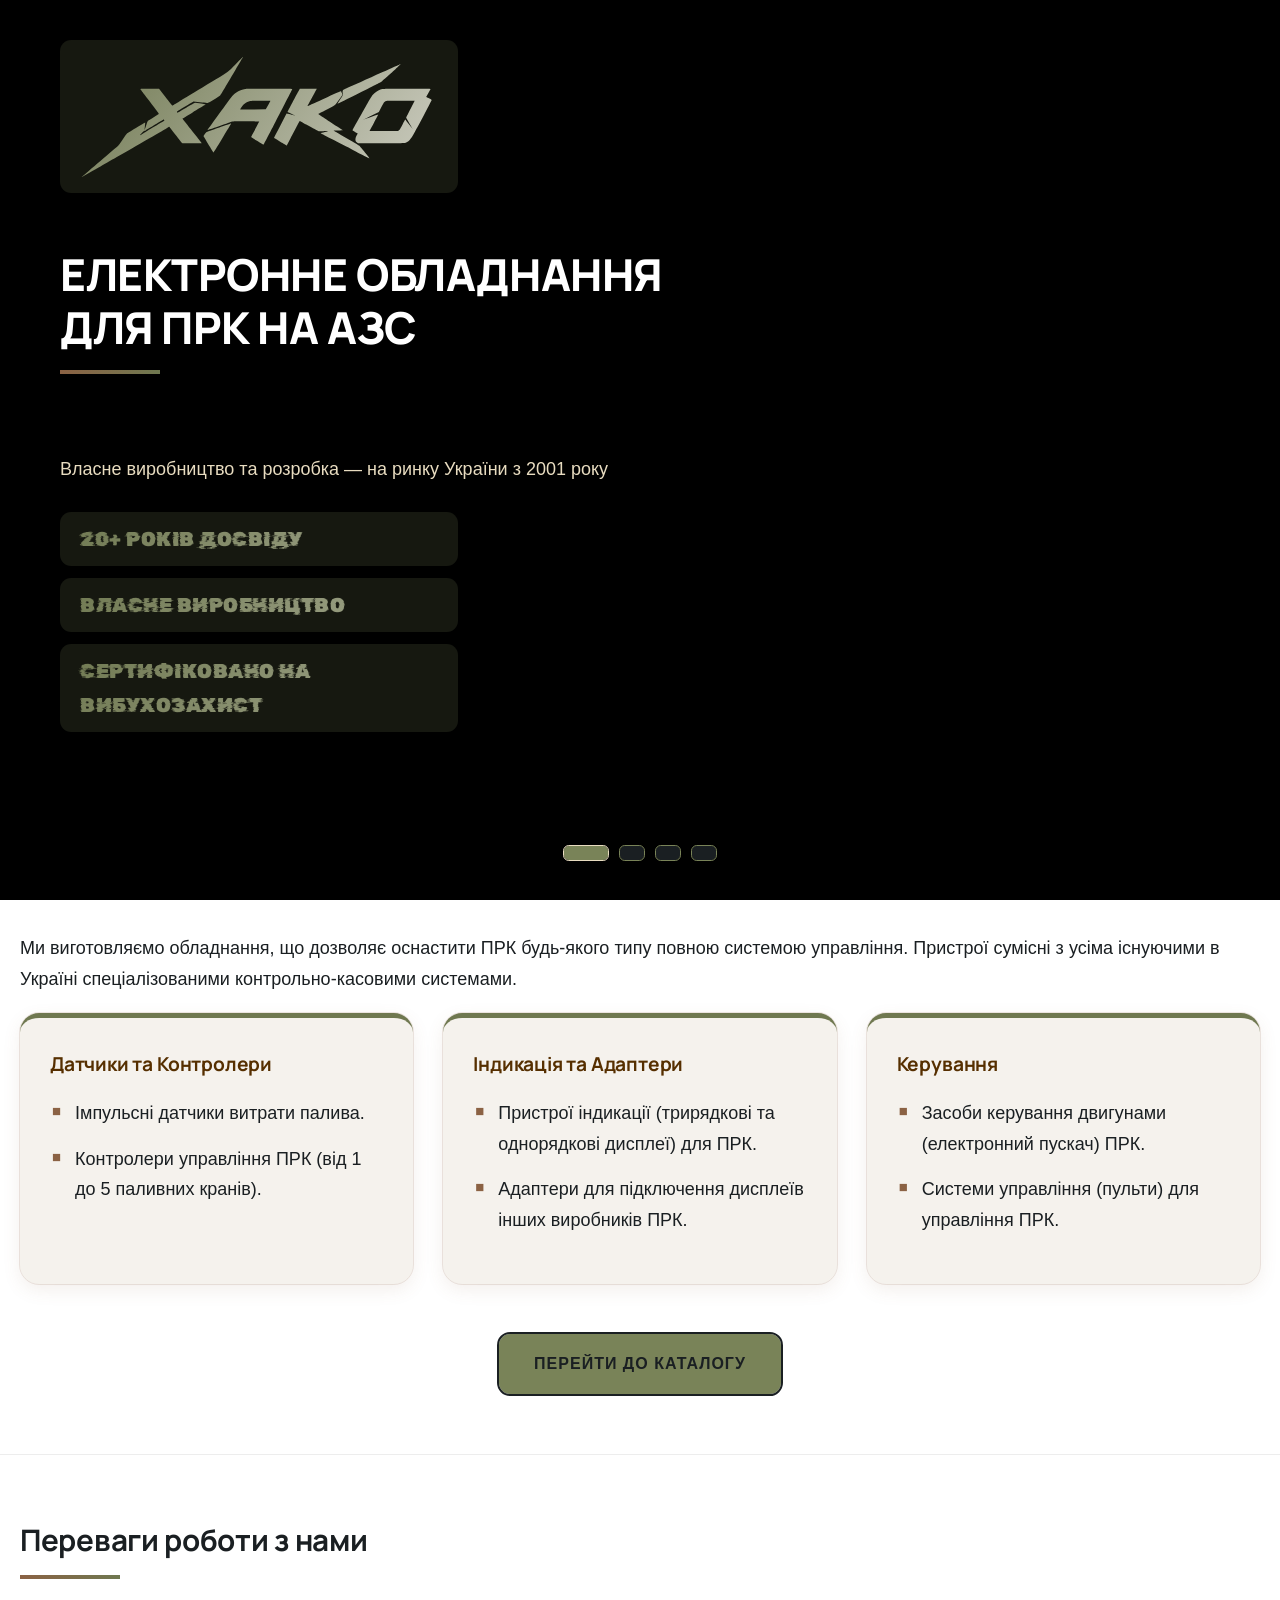
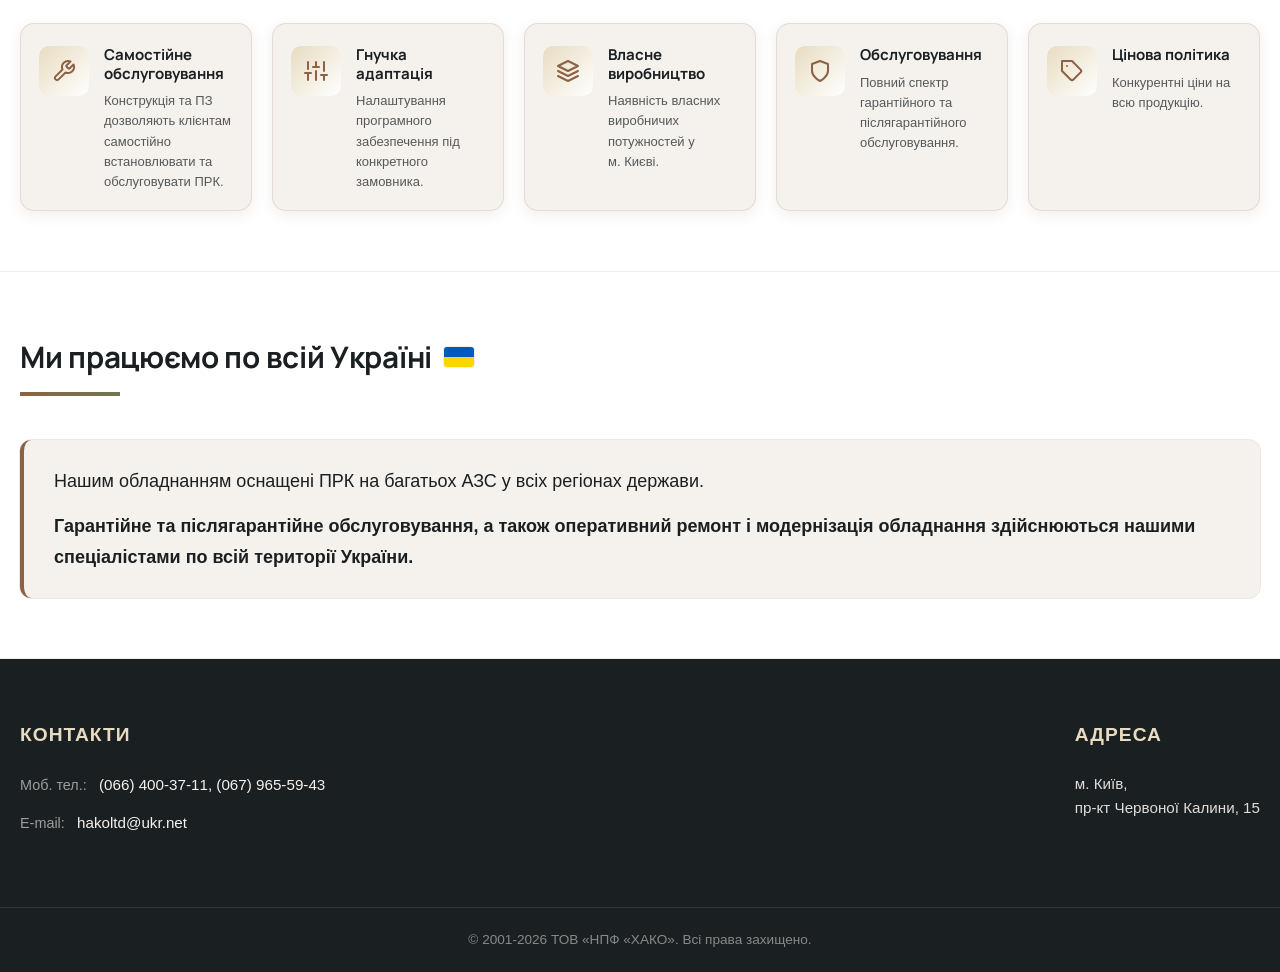
==== index.html @ 27be8d0a "photo rename" ====
<!DOCTYPE html>
<html lang="en">

<head>
   <meta charset="UTF-8">
   <meta name="viewport" content="width=device-width, initial-scale=1.0">

   <script src="js/banner.js" defer></script>
   <script src="js/banner_reopen.js" defer></script>

   <link rel="stylesheet" href="css/colors.css">

   <link rel="stylesheet" href="css/banner/intro.css">


   <link rel="stylesheet" href="css/style.css">
   <link rel="stylesheet" href="css/reset.css">
   <link rel="stylesheet" href="css/header.css">
   <link rel="stylesheet" href="css/sections/products.css">
   <link rel="stylesheet" href="css/sections/advantages.css">
   <link rel="stylesheet" href="css/sections/geography.css">
   <link rel="stylesheet" href="css/footer.css">

   <link rel="preconnect" href="https://fonts.googleapis.com">
   <link rel="preconnect" href="https://fonts.gstatic.com" crossorigin>
   <link href="https://fonts.googleapis.com/css2?family=Rubik+Glitch&family=Manrope:wght@500;700;800&display=swap"
      rel="stylesheet">
   <title>XAKO</title>
</head>

<body>
   <div class="intro-overlay" id="introOverlay">
      <div class="intro-overlay__slide is-active">
         <div class="intro-overlay__slide-bg zoom-1"
            style="background-image:url('images/banner/Gas_pistol.png'); transform-origin: 75% 60%;">
         </div>
      </div>
      <div class="intro-overlay__slide">
         <div class="intro-overlay__slide-bg zoom-2"
            style="background-image:url('images/banner/Cars.png'); transform-origin: 35% 55%;">
         </div>
      </div>
      <div class="intro-overlay__slide">
         <div class="intro-overlay__slide-bg zoom-3"
            style="background-image:url('images/banner/Station.png'); transform-origin: 70% 40%;">
         </div>
      </div>
      <div class="intro-overlay__slide">
         <div class="intro-overlay__slide-bg zoom-4"
            style="background-image:url('images/banner/Fuel_pumps.png'); transform-origin: 25% 50%;">
         </div>
      </div>

      <div class="intro-overlay__dim"></div>

      <div class="intro-overlay__content">
         <!-- бе -->
         <!-- Логотип: отдельно, левый верхний угол, с тёмной подложкой для контраста -->
         <div class="intro-overlay__logo-wrap">
            <div class="intro-overlay__logo" role="img" aria-label="ХАКО"></div>
         </div>

         <!-- Текстовый блок: прижат к низу-слева -->
         <div class="intro-overlay__inner">
            <h2 class="intro-overlay__title">Електронне обладнання<br>для ПРК на АЗС</h2>
            <p class="intro-overlay__subtitle">
               Власне виробництво та розробка — на ринку України з 2001 року
            </p>

            <div class="intro-overlay__badges">
               <p><span>20+ років досвіду</span></p>
               <p><span>Власне виробництво</span></p>
               <p><span>Сертифіковано на вибухозахист</span></p>
            </div>
         </div>

      </div>

      <div class="intro-overlay__dots" id="introDots">
         <button type="button" class="is-active" aria-label="Слайд 1"></button>
         <button type="button" aria-label="Слайд 2"></button>
         <button type="button" aria-label="Слайд 3"></button>
         <button type="button" aria-label="Слайд 4"></button>
      </div>

      <button type="button" class="intro-overlay__reopen" id="introReopenBtn" aria-label="Показати промо ще раз">
         <span class="intro-overlay__reopen-arrow">➜</span>
         <span class="intro-overlay__reopen-text">Переглянути промо</span>
      </button>
   </div>


   <div class="wrapper">
      <header class="header header--intro">
         <div class="container">

            <div class="header__body" id="siteHeader">
               <div class="logo-container">
                  <a href="" class="header_link">
                     <img src="images/logo/Logo.svg" alt="" class="logo">
                     <p class="logo-subtitle">Обладнання для АЗС</p>
                  </a>
               </div>


               <nav class="header__menu">
                  <ul class="menu__list">
                     <li class="menu__item">
                        <a href="#" class="menu__link">Каталог</a>
                     </li>
                     <li class="menu__item">
                        <a href="#" class="menu__link">Інструкції</a>
                     </li>
                     <li class="menu__item">
                        <a href="#" class="menu__link">Контакти</a>
                     </li>
                  </ul>
               </nav>

            </div>

         </div>
      </header>

      <!-- Hero Section -->
      <section class="hero" id="about">
         <div class="container">
            <h1>ТОВ «НПФ «ХАКО»</h1>
            <p class="paragraph">Працюємо на ринку електронного обладнання з 2001 року.</p>

            <div class="grid">
               <div class="card">
                  <h3>Основні напрямки діяльності</h3>
                  <ul class="feature-list">
                     <li>Виготовлення електронного обладнання для виробництва та модернізації паливороздавальних
                        колонок
                        (ПРК).</li>
                     <li>Розробка програмного забезпечення для контролерів ПРК власного виробництва.</li>
                  </ul>
               </div>
               <div class="card">
                  <h3>Виробнича база та сертифікація</h3>
                  <ul class="feature-list">
                     <li>
                        Ми маємо власну виробничу базу в м. Києві, що дозволяє задовольняти попит і забезпечувати
                        гарантійне обслуговування.
                     </li>
                     <li>
                        Наші пристрої сертифіковані на вибухозахист, мають дозвіл «Держнаглядохоронпраці» та занесені
                        до
                        Державного реєстру засобів вимірювальної техніки України.
                     </li>
                  </ul>
               </div>
            </div>
         </div>
      </section>

      <!-- Products Section -->
      <section class="products" id="catalog">
         <div class="container">
            <h2>Номенклатура виробів</h2>
            <p>Ми виготовляємо обладнання, що дозволяє оснастити ПРК будь-якого типу повною системою управління.
               Пристрої сумісні з усіма існуючими в Україні спеціалізованими контрольно-касовими системами.
            </p>
            <div class="grid">
               <div class="card">
                  <h3>Датчики та Контролери</h3>
                  <ul class="feature-list">
                     <li>Імпульсні датчики витрати палива.</li>
                     <li>Контролери управління ПРК (від 1 до 5 паливних кранів).</li>
                  </ul>
               </div>
               <div class="card">
                  <h3>Індикація та Адаптери</h3>
                  <ul class="feature-list">
                     <li>Пристрої індикації (трирядкові та однорядкові дисплеї) для ПРК.</li>
                     <li>Адаптери для підключення дисплеїв інших виробників ПРК.</li>
                  </ul>
               </div>
               <div class="card">
                  <h3>Керування</h3>
                  <ul class="feature-list">
                     <li>Засоби керування двигунами (електронний пускач) ПРК.</li>
                     <li>Системи управління (пульти) для управління ПРК.</li>
                  </ul>
               </div>
            </div>

            <div class="button">
               <a href="#catalog" class="btn-catalog">
                  <span class="btn-text">Перейти до каталогу</span>
                  <span class="btn-arrow">
                     <svg xmlns="http://www.w3.org/2000/svg" viewBox="0 0 24 24" width="40" height="40" fill="none"
                        stroke="currentColor" stroke-width="2.5" stroke-linecap="butt" stroke-linejoin="miter">
                        <path d="M3 12h18m-7-7 7 7-7 7" />
                     </svg>
                  </span>
               </a>
            </div>

         </div>
      </section>

      <!-- Advantages Section -->
      <section class="advantages-panel" id="advantages">
         <div class="container">
            <h2>Переваги роботи з нами</h2>
            <div class="advantages-container">
               <div class="adv-item-container">
                  <div class="adv-item">
                     <div class="adv-icon">
                        <svg viewBox="0 0 24 24">
                           <path
                              d="M14.7 6.3a1 1 0 0 0 0 1.4l1.6 1.6a1 1 0 0 0 1.4 0l3.77-3.77a6 6 0 0 1-7.94 7.94l-6.91 6.91a2.12 2.12 0 0 1-3-3l6.91-6.91a6 6 0 0 1 7.94-7.94l-3.76 3.76z">
                           </path>
                        </svg>
                     </div>
                     <div class="adv-content">
                        <h4>Самостійне обслуговування</h4>
                        <p>Конструкція та ПЗ дозволяють клієнтам самостійно встановлювати та обслуговувати
                           ПРК.</p>
                     </div>
                  </div>
               </div>

               <div class="adv-item-container">
                  <div class="adv-item">
                     <div class="adv-icon">
                        <svg viewBox="0 0 24 24">
                           <line x1="4" y1="21" x2="4" y2="14"></line>
                           <line x1="4" y1="10" x2="4" y2="3"></line>
                           <line x1="12" y1="21" x2="12" y2="12"></line>
                           <line x1="12" y1="8" x2="12" y2="3"></line>
                           <line x1="20" y1="21" x2="20" y2="16"></line>
                           <line x1="20" y1="12" x2="20" y2="3"></line>
                           <line x1="1" y1="14" x2="7" y2="14"></line>
                           <line x1="9" y1="8" x2="15" y2="8"></line>
                           <line x1="17" y1="16" x2="23" y2="16"></line>
                        </svg>
                     </div>
                     <div class="adv-content">
                        <h4>Гнучка адаптація</h4>
                        <p>Налаштування програмного забезпечення під конкретного замовника.</p>
                     </div>
                  </div>
               </div>

               <div class="adv-item-container">
                  <div class="adv-item">
                     <div class="adv-icon">
                        <svg viewBox="0 0 24 24">
                           <polygon points="12 2 2 7 12 12 22 7 12 2"></polygon>
                           <polyline points="2 17 12 22 22 17"></polyline>
                           <polyline points="2 12 12 17 22 12"></polyline>
                        </svg>
                     </div>
                     <div class="adv-content">
                        <h4>Власне виробництво</h4>
                        <p>Наявність власних виробничих потужностей у м. Києві.</p>
                     </div>
                  </div>
               </div>

               <div class="adv-item-container">
                  <div class="adv-item">
                     <div class="adv-icon">
                        <svg viewBox="0 0 24 24">
                           <path d="M12 22s8-4 8-10V5l-8-3-8 3v7c0 6 8 10 8 10z"></path>
                        </svg>
                     </div>
                     <div class="adv-content">
                        <h4>Обслуговування</h4>
                        <p>Повний спектр гарантійного та післягарантійного обслуговування.</p>
                     </div>
                  </div>
               </div>

               <div class="adv-item-container">
                  <div class="adv-item">
                     <div class="adv-icon">
                        <svg viewBox="0 0 24 24">
                           <path d="M20.59 13.41l-7.17 7.17a2 2 0 0 1-2.83 0L2 12V2h10l8.59 8.59a2 2 0 0 1 0 2.82z">
                           </path>
                           <line x1="7" y1="7" x2="7.01" y2="7"></line>
                        </svg>
                     </div>
                     <div class="adv-content">
                        <h4>Цінова політика</h4>
                        <p>Конкурентні ціни на всю продукцію.</p>
                     </div>
                  </div>
               </div>
            </div>

         </div>
      </section>

      <!-- Geography -->
      <section class="geography" id="coverage">
         <div class="container">
            <h2>Ми працюємо по всій Україні
               <div class="ukraine">
                  <svg xmlns="http://w3.org" viewBox="0 0 30 20" width="30px" height="20px">
                     <rect fill="#005BBB" width="30px" height="10px" />
                     <rect fill="#FFD500" y="10" width="30px" height="10px" />
                  </svg>
                  <h3></h3>
               </div>
            </h2>


            <div class="split-layout">
               <div class="split-header">



               </div>
               <div class="split-content">
                  <p>Нашим обладнанням оснащені ПРК на багатьох АЗС у всіх регіонах держави.</p>
                  <p><strong>Гарантійне та післягарантійне обслуговування, а також оперативний ремонт і модернізація
                        обладнання здійснюються нашими спеціалістами по всій території України.</strong>
                  </p>
               </div>
            </div>
         </div>
      </section>

      <footer id="contacts" class="footer">
         <div class="footer-container">
            <div class="container">
               <div class="footer-section">
                  <h4>Контакти</h4>
                  <div class="contact-item">
                     <span class="label">Моб. тел.:</span>
                     <a href="tel:+380664003711">(066) 400-37-11</a>,
                     <a href="tel:+380679655943">(067) 965-59-43</a>
                  </div>
                  <div class="contact-item">
                     <span class="label">E-mail:</span>
                     <a href="mailto:hakoltd@ukr.net">hakoltd@ukr.net</a>
                  </div>
               </div>

               <div class="footer-section">
                  <h4>Адреса</h4>
                  <address>
                     м. Київ,<br>
                     пр-кт Червоної Калини, 15
                  </address>
               </div>
            </div>
         </div>


         <div class="footer-bottom">
            &copy; 2001-2026 ТОВ «НПФ «ХАКО». Всі права захищено.
         </div>
      </footer>

   </div>


</body>

</html>
---- css/colors.css ----
:root {
   --white: #fff;
   --white-opacity: rgba(255, 255, 255, 0.1);
   --muslin: #f5f2ed;
   --ivory-beige: #e8dcc0;
   --pastel-grey: #cfcfc4;
   --hulk: #6f7850;
   --dark-sage: #798358;
   --dark-sage-opacity: rgba(111, 120, 80, 0.2);
   --dark-oak: #8b6244;
   --dark-brown: #562F00;
   --stygian: #1a1f22;
   --stygian-opacity: rgba(26, 31, 34, 0.08);
   --black: #000;

   --color-banner-text: var(--white);
   --color-banner-p: var(--ivory-beige);
   --color-banner-frame: var(--dark-sage-opacity);
   --color-banner-btn-bg: var(--stygian);
   --color-banner-btn-bg-active: var(--dark-sage);
   --color-banner-btn-outline-active: var(--ivory-beige);
   --color-banner-btn-outline-hover: var(--white);
   --color-banner-btn-outline: var(--dark-sage);
   --color-banner-reopen-btn-bg: var(--stygian);

   --color-body-bg: var(--white);
   --color-card-bg: var(--muslin);
   --color-header-bg: var(--hulk);
   --color-footer-bg: var(--stygian);
   --color-footer-text: var(--muslin);

   --color-text: var(--stygian);
   --color-text-h3: var(--dark-brown);
   --color-text-h4: var(--ivory-beige);

   --color-divider-footer: var(--white-opacity);
   --color-divider-section: var(--stygian-opacity);

   --color-primary: var(--hulk);
   --color-secondary: var(--dark-oak);

   --color-btn-text: var(--stygian);
   --color-btn-text-hover: var(--ivory-beige);
   --color-btn-bg: var(--dark-sage);
   --color-btn-bg-hover: var(--stygian);
   --color-btn-outline: var(--stygian);

   --color-card-bg: var(--muslin);
   --color-card-outline: rgba(139, 98, 68, 0.15);
   --color-card-box-shadow: rgba(139, 98, 68, 0.1);
   --color-card-hover-shadow: rgba(139, 98, 68, 0.25);

}
---- css/banner/intro.css ----
@import "dots.css";
@import "banner_reopen.css";

.intro-overlay {
   position: fixed;
   top: 0;
   left: 0;
   width: 100vw;
   height: 100vh;
   z-index: 9999;
   overflow: hidden;
   background: var(--black);
}

.intro-overlay__content {
   position: relative;
   z-index: 3;
   height: 100%;
   padding: 60px;
   display: flex;
   align-items: center;
}

/* ===== ЛОГОТИП ===== */
.intro-overlay__logo-wrap {
   position: absolute;
   top: 40px;
   left: 60px;
   display: inline-flex;
   padding: 5px 15px;

   background-color: var(--color-banner-frame);

   corner-shape: bevel square bevel square;
   border-radius: 0.7rem;
}



.intro-overlay__logo {
   width: 23rem;
   aspect-ratio: 2.57;

   background: linear-gradient(125deg, var(--hulk), var(--pastel-grey));

   -webkit-mask-image: url('../../images/logo/Logo.svg');
   -webkit-mask-repeat: no-repeat;
   -webkit-mask-size: contain;
   -webkit-mask-position: left center;
   -webkit-mask-mode: alpha;

   mask-image: url('../../images/logo/Logo.svg');
   mask-repeat: no-repeat;
   mask-size: contain;
   mask-position: left center;
   mask-mode: alpha;

   filter: drop-shadow(0 3px 10px rgba(0, 0, 0, .5));
}

/* ===== ЗАГОЛОВОК ===== */
.intro-overlay__title {
   color: var(--color-secondary);
   font-weight: 800;
   font-size: 44px;
   line-height: 1.2;
   color: #fff;
   text-transform: uppercase;
   letter-spacing: -0.01em;
   margin: 80px 0 80px;
   text-shadow: 0 2px 12px rgba(0, 0, 0, .6);
   max-width: 640px;
   position: relative;
   padding-bottom: 20px;
}


.intro-overlay__subtitle {
   font-size: 18px;
   color: var(--color-banner-p);
   margin: 0 0 28px;
   max-width: 560px;
}

/* ===== БЕЙДЖИ ===== */
.intro-overlay__badges {
   display: grid;
   gap: 12px;
}

.intro-overlay__badges p {
   margin: 0;
   position: relative;
   display: inline-flex;
   align-items: center;
   font-size: 20px;
   font-weight: 400;
   font-family: "Rubik Glitch", system-ui;
   text-transform: uppercase;
   letter-spacing: .5px;
   color: #000;

   background: linear-gradient(125deg, var(--hulk), var(--pastel-grey));
   -webkit-background-clip: text;
   background-clip: text;
   -webkit-text-fill-color: transparent;
}

.intro-overlay__badges span {
   width: 24.875rem;
   padding: 10px 20px;

   corner-shape: bevel square bevel square;
   border-radius: 0.7rem;
   background-color: rgba(111, 120, 80, 0.2);
}


/* Затемнение поверх картинок для читаемости текста */
.intro-overlay__dim {
   position: absolute;
   inset: 0;
   background: linear-gradient(90deg,
         rgba(0, 0, 0, 0.85) 0%,
         rgba(0, 0, 0, 0.65) 25%,
         rgba(0, 0, 0, 0.25) 50%,
         rgba(0, 0, 0, 0) 70%);
   z-index: 2;
}

/* Каждый слайд занимает весь экран и лежит друг на друге */
.intro-overlay__slide {
   position: absolute;
   inset: 0;
   width: 100%;
   height: 100%;
   overflow: hidden;
   /* обрезаем то, что вылезает за края при zoom */
   opacity: 0;
   transition: opacity 1.2s ease-in-out;
   /* плавный кроссфейд между слайдами */
}

.intro-overlay__slide.is-active {
   opacity: 1;
}

/* Внутренний слой с картинкой — именно он анимируется (зум) */
.intro-overlay__slide-bg {
   position: absolute;
   inset: 0;
   width: 100%;
   height: 100%;
   background-size: cover;
   background-repeat: no-repeat;
   background-position: center;
   transform: scale(1);
   will-change: transform;
}

/* Каждому слайду — своя анимация с несколькими точками зума */
.intro-overlay__slide.is-active .intro-overlay__slide-bg.zoom-1 {
   animation: jerky-zoom-1 3s ease-in-out forwards;
}

.intro-overlay__slide.is-active .intro-overlay__slide-bg.zoom-2 {
   animation: jerky-zoom-2 3s ease-in-out forwards;
}

.intro-overlay__slide.is-active .intro-overlay__slide-bg.zoom-3 {
   animation: jerky-zoom-3 3s ease-in-out forwards;
}

.intro-overlay__slide.is-active .intro-overlay__slide-bg.zoom-4 {
   animation: jerky-zoom-4 3s ease-in-out forwards;
}

/* Слайд 1: пистолет ТРК — зум к руке, потом к баку, потом к колонке */
@keyframes jerky-zoom-1 {
   0% {
      transform: scale(1) translate(0%, 0%);
   }

   30% {
      transform: scale(1.1) translate(-2%, 5%);
   }

   65% {
      transform: scale(1.35) translate(18%, 0%);
   }

   100% {
      transform: scale(1) translate(0%, 0%);
   }
}

/* Слайд 2: машины на зарядке — от общего плана к конкретной машине */
@keyframes jerky-zoom-2 {
   0% {
      transform: scale(1) translate(0%, 0%);
   }

   30% {
      transform: scale(1.2) translate(6%, -3%);
   }

   65% {
      transform: scale(1.35) translate(-6%, -3%);
   }

   100% {
      transform: scale(1) translate(0%, 0%);
   }
}

/* Слайд 3: колонки на закате — от здания к колонкам */
@keyframes jerky-zoom-3 {
   0% {
      transform: scale(1) translate(0%, 0%);
   }

   30% {
      transform: scale(1.2) translate(-5%, 6%);
   }

   65% {
      transform: scale(1.2) translate(-5%, -10%);
   }

   100% {
      transform: scale(1) translate(0%, 0%);
   }
}

/* Слайд 4: колонки крупным планом — от экрана к пистолету */
@keyframes jerky-zoom-4 {
   0% {
      transform: scale(1) translate(0%, 0%);
   }

   30% {
      transform: scale(1.25) translate(4%, -5%);
   }

   65% {
      transform: scale(1.4) translate(-5%, 4%);
   }

   100% {
      transform: scale(1) translate(0, 0);
   }
}
---- css/style.css ----
:root {
   --font-heading: "Manrope", sans-serif;
   --font-body: "Roboto", sans-serif;
}

body {
   margin: 0;
   padding: 0;
   font-family: var(--font-body);
   font-size: 18px;
   background-color: var(--color-body-bg);
   color: var(--color-text);
   line-height: 1.65;
}

.wrapper {
   display: flex;
   flex-direction: column;
   min-height: 100%;
   overflow: clip;
   margin: 0;
}

[class*="__container"] {
   max-inline-size: 1310px;
   margin-inline: auto;
}

.container {
   max-width: 1300px;
   margin: 0 auto;
   padding: 60px 20px;
}

h1,
h2,
h3 {
   color: var(--color-text);
   font-family: var(--font-heading);
   font-weight: 700;
   letter-spacing: -0.01em;
   margin-top: 0;
}

h1 {
   font-size: 2.5rem;
   line-height: 1.15;
   margin-bottom: 12px;
}

h2 {
   font-size: 1.85rem;
   position: relative;
   display: inline-block;
   padding-bottom: 14px;
   margin-bottom: 44px;
}

h2::after {
   content: '';
   position: absolute;
   left: 0;
   bottom: 0;
   width: 100px;
   height: 4px;
   background: linear-gradient(90deg, var(--dark-oak), var(--hulk));
}

section {
   margin-bottom: 0;
   border-bottom: 1px solid var(--color-divider-section);
}

.paragraph {
   font-size: 1.2rem;
   font-weight: 600;
   color: var(--color-secondary);
   margin-bottom: 30px;
}

.grid {
   display: grid;
   grid-template-columns: repeat(auto-fit, minmax(320px, 1fr));
   gap: 30px;
}

/* Cards */
.card {
   background-color: var(--color-card-bg);
   outline: 1px solid var(--color-card-outline);
   border-top: 5px solid var(--color-primary);
   padding: 30px;
   corner-shape: square square bevel bevel;
   border-radius: 1.2rem;
   box-shadow: 0 6px 18px var(--color-card-box-shadow);
   transition: transform 0.3s ease, box-shadow 0.3s ease;
   position: relative;
   overflow: hidden;
}

.card:hover {
   transform: translateY(-6px);
   border-top-color: var(--color-secondary);
   box-shadow: 0 14px 28px var(--color-card-hover-shadow);
}

.card h3 {
   color: var(--color-text-h3);
   font-size: 1.2rem;
   margin-bottom: 15px;
}

ul.feature-list {
   list-style: none;
   padding: 0;
}

ul.feature-list li {
   position: relative;
   padding-left: 25px;
   margin-bottom: 15px;
}

ul.feature-list li::before {
   content: '■';
   color: var(--color-secondary);
   position: absolute;
   left: 2px;
   top: 0px;
   font-size: 15px;
}
---- css/header.css ----
.header {
   padding: 0;
   background-color: var(--color-header-bg);
   position: sticky;
   top: 0;
   z-index: 100;
}

.header .container {
   padding: 0;
}

.logo-container {
   display: grid;
}

.logo {
   display: block;
   width: 100%;
   max-inline-size: 100%;
   height: auto;
}


.header_link {
   padding-left: 20px;
   position: relative;
   width: 300px;
   box-sizing: border-box;
   object-fit: cover;
}

/* Текст під логотипом */
.logo-subtitle {
   margin: 0;
   color: #000;
   font-size: 15px;
   font-weight: 400;
   letter-spacing: 1px;
   font-family: "Rubik Glitch", system-ui;

   z-index: 1;
   display: flex;
   align-items: flex-end;
   justify-self: end;
   transform: translate(-22px, -20px);
   text-transform: uppercase;
}

.logo,
.logo-subtitle {
   grid-area: 1 / 1;
   /* Обидва елементи займають 1-й рядок і 1-у колонку */
}

.header__body {
   display: flex;
   justify-content: space-between;
}

.header__menu {
   display: flex;
   justify-content: center;
   padding-right: 20px;
}

.menu__list {
   display: flex;
   justify-content: space-between;
   align-items: center;
   padding: 0;

   flex-wrap: wrap;
   column-gap: 32px;
   row-gap: 5px;
}

.menu__item {
   max-height: fit-content;
}

.menu__link {
   width: 175px;
   position: relative;
   display: inline-flex;
   align-items: center;
   justify-content: center;
   padding: 13px 0px;
   color: #1a1f22;
   text-decoration: none;
   font-family: sans-serif;
   line-height: 1.5;
   font-weight: 600;
   font-size: 15px;
   letter-spacing: 1px;
   text-transform: uppercase;
   background: transparent;
   z-index: 1;

   transition: color 0.3s ease;
   transition: background 0.3s ease;

   corner-shape: bevel square bevel square;
   border-radius: 0.7rem;
   outline: 2px solid var(--color-btn-outline);
   background-color: var(--color-btn-bg);
}

.menu__link:hover {
   color: var(--color-btn-text-hover);
   background-color: var(--color-btn-bg-hover);
   transition: background 0.3s ease;
}
---- css/sections/products.css ----
.products p {
   margin-top: 0;
}

.products .button {
   display: flex;
   justify-content: center;
}

.btn-catalog {
   position: relative;
   display: inline-flex;
   align-items: center;
   justify-content: center;
   padding: 30px 35px;
   margin-top: 50px;
   color: var(--color-btn-text);
   font-weight: 700;
   font-size: 16px;
   text-transform: uppercase;
   text-decoration: none;
   max-height: 50px;
   letter-spacing: 1px;

   transition: transform 0.2s ease;
   transition: color 0.3s ease;
   transition: background 0.3s ease;

   corner-shape: bevel square bevel square;
   border-radius: 0.7rem;
   outline: 2px solid var(--color-btn-outline);
   background-color: var(--color-btn-bg);
}


.btn-catalog:hover {
   color: var(--color-btn-text-hover);
   background-color: var(--color-btn-bg-hover);
   transition: background 0.3s ease;
}


.btn-arrow {
   display: inline-block;
   max-width: 0;
   opacity: 0;
   transform: translateX(-15px);
   transition: all 0.3s ease;
   white-space: nowrap;
   margin-left: 0;
   font-size: 18px;
}

.btn-catalog:hover .btn-arrow {
   max-width: 20px;
   opacity: 1;
   transform: translateX(0);
   margin-left: 10px;
   fill: var(--color-btn-text-hover);
}
---- css/sections/advantages.css ----
.advantages-panel {
   display: grid;
   /* Адаптивна сітка, яка розподіляє елементи. minmax(220px) гарантує, що блоки не будуть занадто вузькими */
   grid-template-columns: repeat(auto-fit, minmax(220px, 1fr));
   gap: 25px;
}

.advantages-container {
   display: flex;
   flex-wrap: wrap;
   justify-content: center;
   gap: 20px;
}

.adv-item-container {
   flex: 1 1 220px;
   max-width: 280px;
}

.adv-item {
   display: flex;
   align-items: start;
   gap: 15px;
}

.adv-item-container {
   padding: 22px 18px 18px 18px;
   border: 1px solid var(--color-card-outline);
   border-radius: 14px;
   background-color: var(--color-card-bg);
   box-shadow: 0 4px 14px var(--color-card-box-shadow);
   transition: transform 0.25s ease, box-shadow 0.25s ease;
}

.adv-item-container:hover {
   transform: translateY(-8px);
   box-shadow: 0 16px 26px var(--color-card-hover-shadow);
}

.adv-icon {
   flex-shrink: 0;
   width: 50px;
   height: 50px;
   background: linear-gradient(135deg, var(--ivory-beige), var(--white));
   border-radius: 10px;
   display: flex;
   align-items: center;
   justify-content: center;
   color: var(--color-secondary);
   transition: transform 0.25s ease, color 0.25s ease;
}

.adv-item-container:hover .adv-icon {
   transform: rotate(-6deg) scale(1.06);
   color: var(--color-primary);
}

.adv-icon svg {
   width: 24px;
   height: 24px;
   fill: none;
   stroke: currentColor;
   stroke-width: 2;
   stroke-linecap: round;
   stroke-linejoin: round;
}

.adv-content {
   display: flex;
   flex-direction: column;
}

.adv-content h4 {
   margin: 0 0 8px 0;
   font-family: var(--font-heading, sans-serif);
   font-size: 15px;
   color: var(--color-text);
   font-weight: 700;
   line-height: 1.25;
}

.adv-content p {
   margin: 0;
   font-size: 13px;
   color: var(--color-text);
   opacity: 0.72;
   line-height: 1.55;
}
---- css/sections/geography.css ----
.geography h2 {
   display: flex;
   align-items: center;
   gap: 12px;
}

.ukraine {
   display: inline-flex;
   align-items: center;
}

.ukraine svg {
   border-radius: 3px;
   box-shadow: 0 0 0 1px var(--color-card-box-shadow);
}

.split-layout {
   display: flex;
   flex-wrap: wrap;
   align-items: center;
}

.split-content {
   flex: 1 1 480px;
   background-color: var(--color-card-bg);
   border-left: 4px solid var(--color-secondary);
   border-radius: 0 14px 14px 0;
   padding: 26px 30px;

   corner-shape: square bevel bevel square;
   border-radius: 0.7rem;
   outline: 1px solid var(--color-card-outline);
}

.split-content p {
   margin: 0 0 14px 0;
}

.split-content p:last-child {
   margin-bottom: 0;
}
---- css/footer.css ----
.footer {
   background-color: var(--color-footer-bg);
   color: var(--color-footer-text);
   font-size: 0.95rem;
}

.footer-container {
   border-bottom: 1px solid var(--color-divider-footer);
}

.footer-container .container {
   margin: 0 auto;
   display: flex;
   justify-content: space-between;
   flex-wrap: wrap;
   gap: 40px;
}

.footer-section h4 {
   color: var(--color-text-h4);
   font-size: 1.2rem;
   text-transform: uppercase;
   margin: 0 0 20px 0;
   letter-spacing: 1px;
}

.footer-section .contact-item {
   margin-bottom: 12px;
}

.footer-section .label {
   opacity: 0.6;
   margin-right: 8px;
   font-size: 0.9rem;
}

.footer-section a {
   text-decoration: none;
   transition: color 0.2s ease;
}

.footer-section a:hover {
   color: var(--color-primary);
}

.footer-section address {
   font-style: normal;
   line-height: 1.6;
   opacity: 0.9;
}

.footer-bottom {
   text-align: center;
   opacity: 0.5;
   font-size: 0.85rem;
   padding: 20px 20px;
}
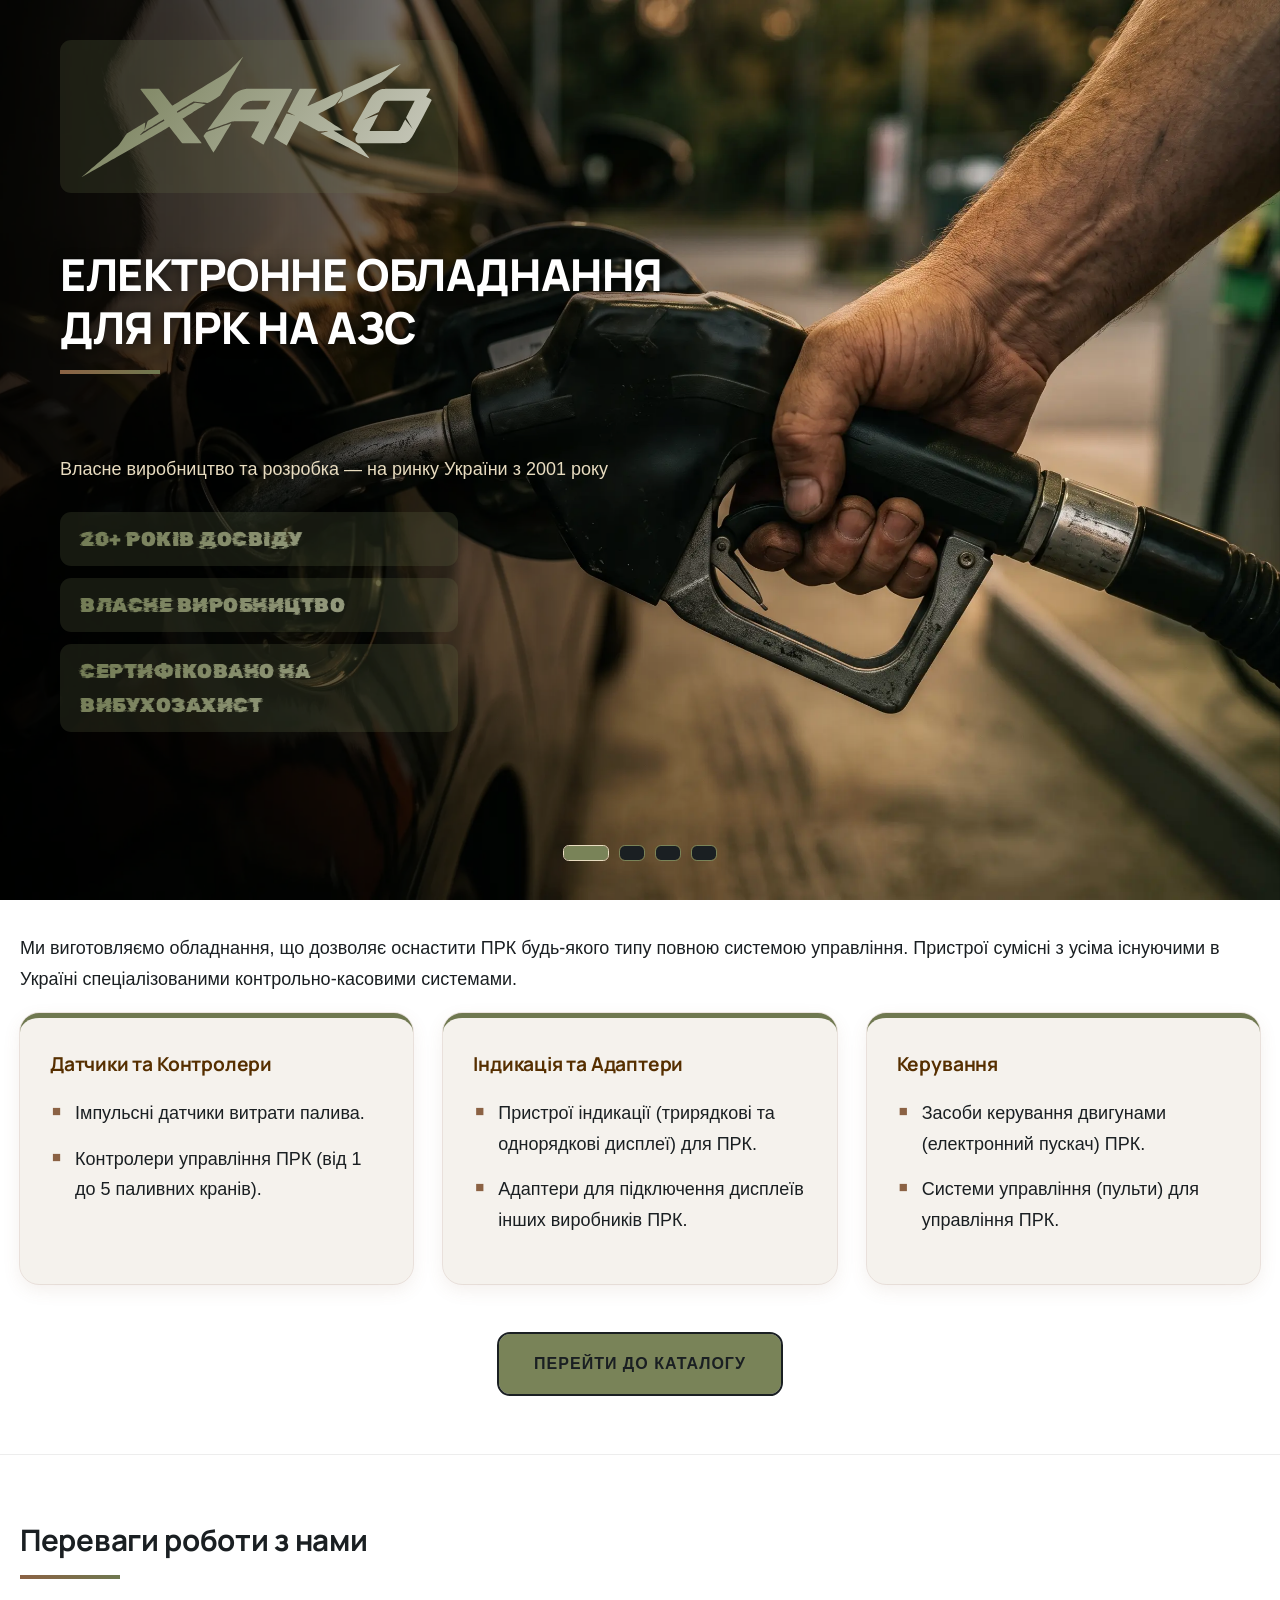
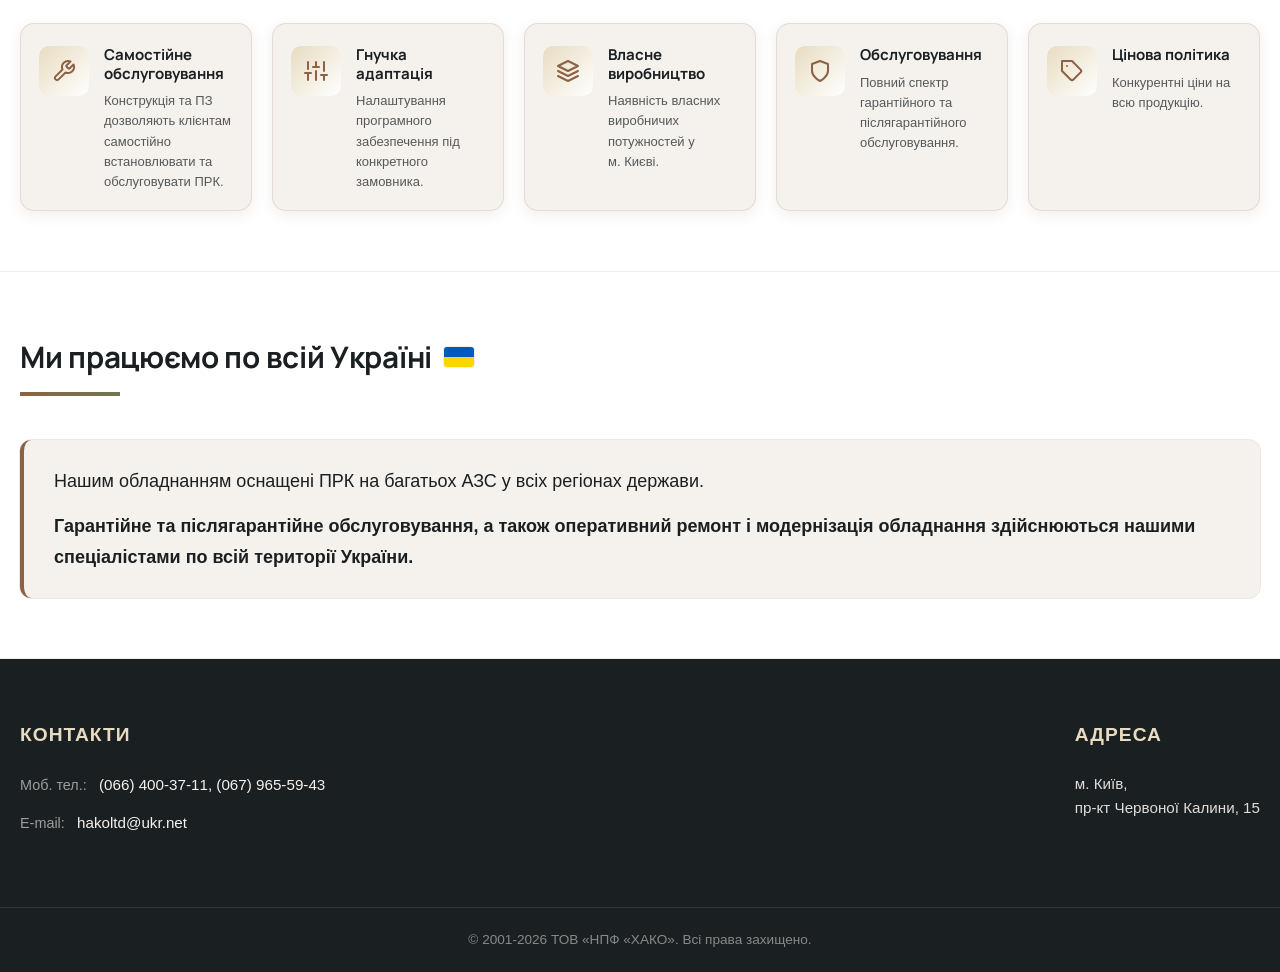
==== commit d4403b1f: "photo fix" ====
--- a/index.html
+++ b/index.html
@@ -32,22 +32,22 @@
    <div class="intro-overlay" id="introOverlay">
       <div class="intro-overlay__slide is-active">
          <div class="intro-overlay__slide-bg zoom-1"
-            style="background-image:url('images/banner/Gas_pistol.png'); transform-origin: 75% 60%;">
+            style="background-image:url('images/banner/Gas_pistol.webp'); transform-origin: 75% 60%;">
          </div>
       </div>
       <div class="intro-overlay__slide">
          <div class="intro-overlay__slide-bg zoom-2"
-            style="background-image:url('images/banner/Cars.png'); transform-origin: 35% 55%;">
+            style="background-image:url('images/banner/Cars.webp'); transform-origin: 35% 55%;">
          </div>
       </div>
       <div class="intro-overlay__slide">
          <div class="intro-overlay__slide-bg zoom-3"
-            style="background-image:url('images/banner/Station.png'); transform-origin: 70% 40%;">
+            style="background-image:url('images/banner/Station.webp'); transform-origin: 70% 40%;">
          </div>
       </div>
       <div class="intro-overlay__slide">
          <div class="intro-overlay__slide-bg zoom-4"
-            style="background-image:url('images/banner/Fuel_pumps.png'); transform-origin: 25% 50%;">
+            style="background-image:url('images/banner/Fuel_pumps.webp'); transform-origin: 25% 50%;">
          </div>
       </div>
 
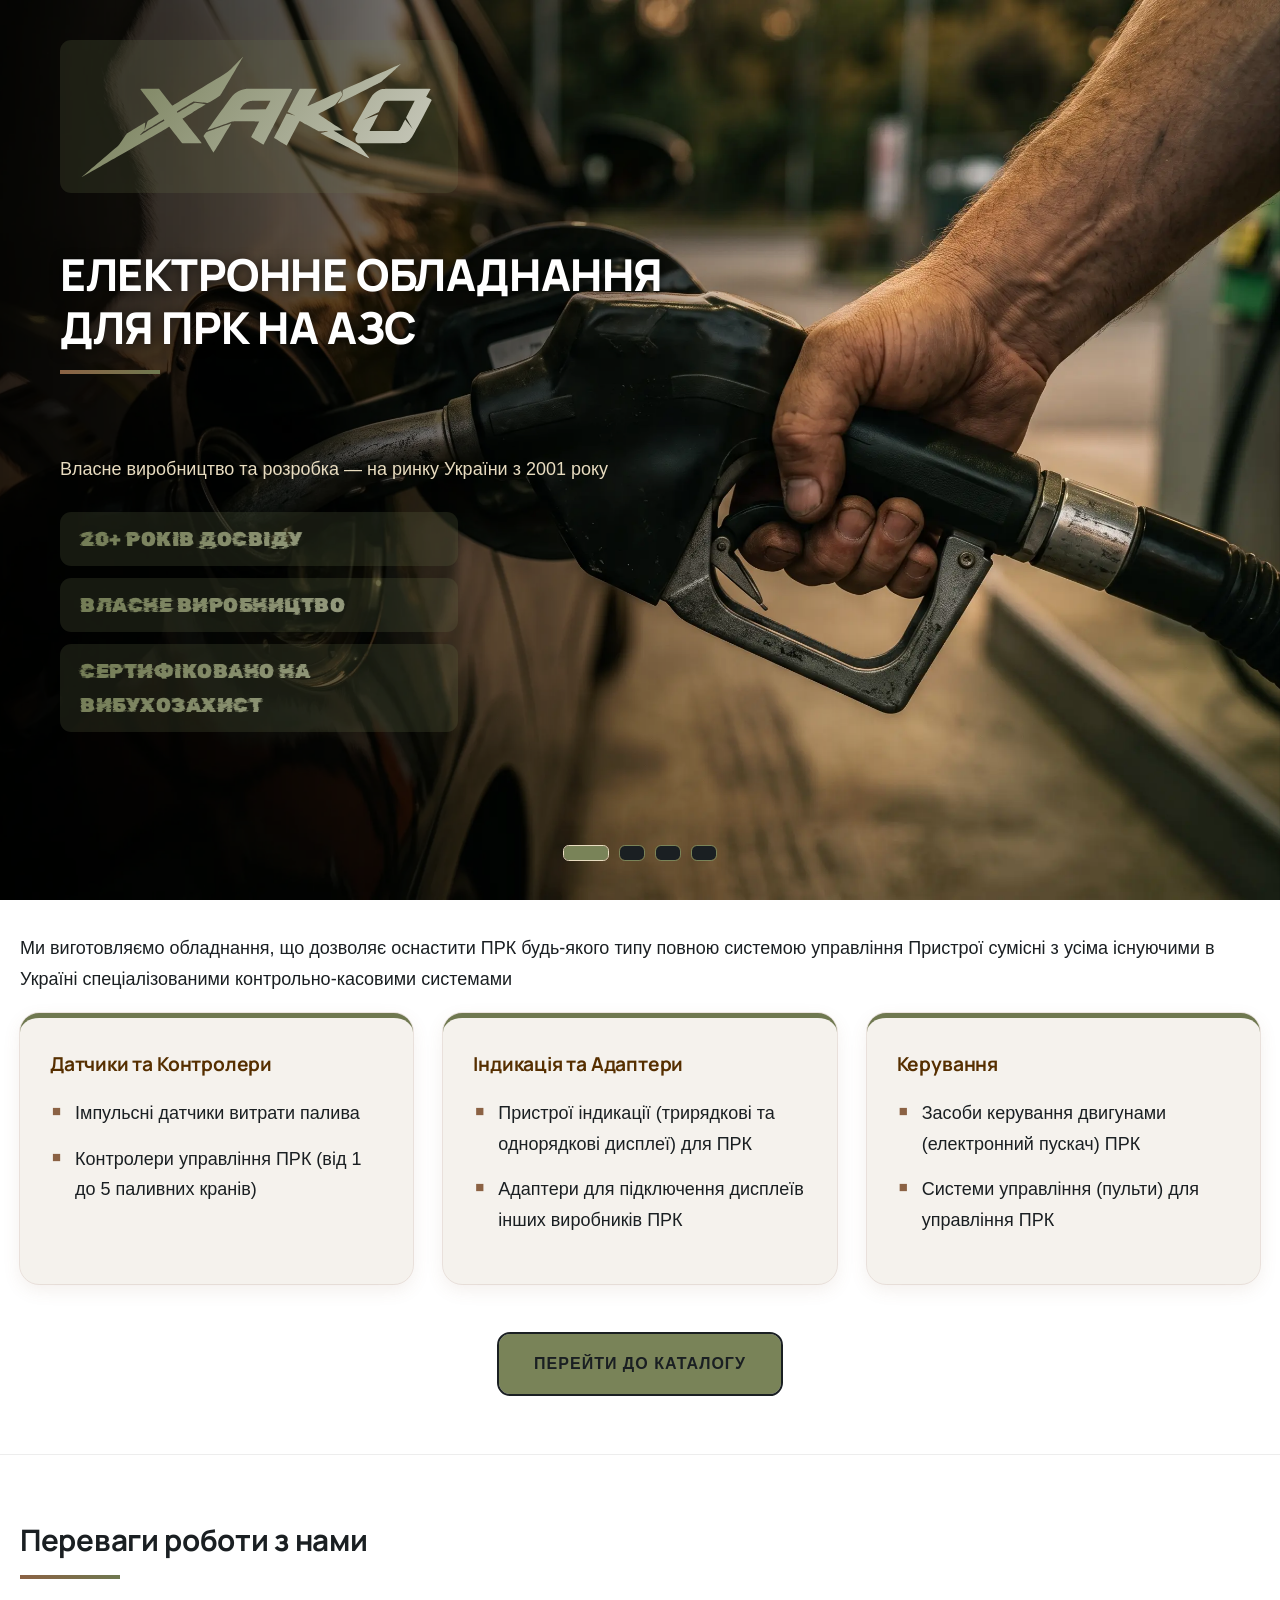
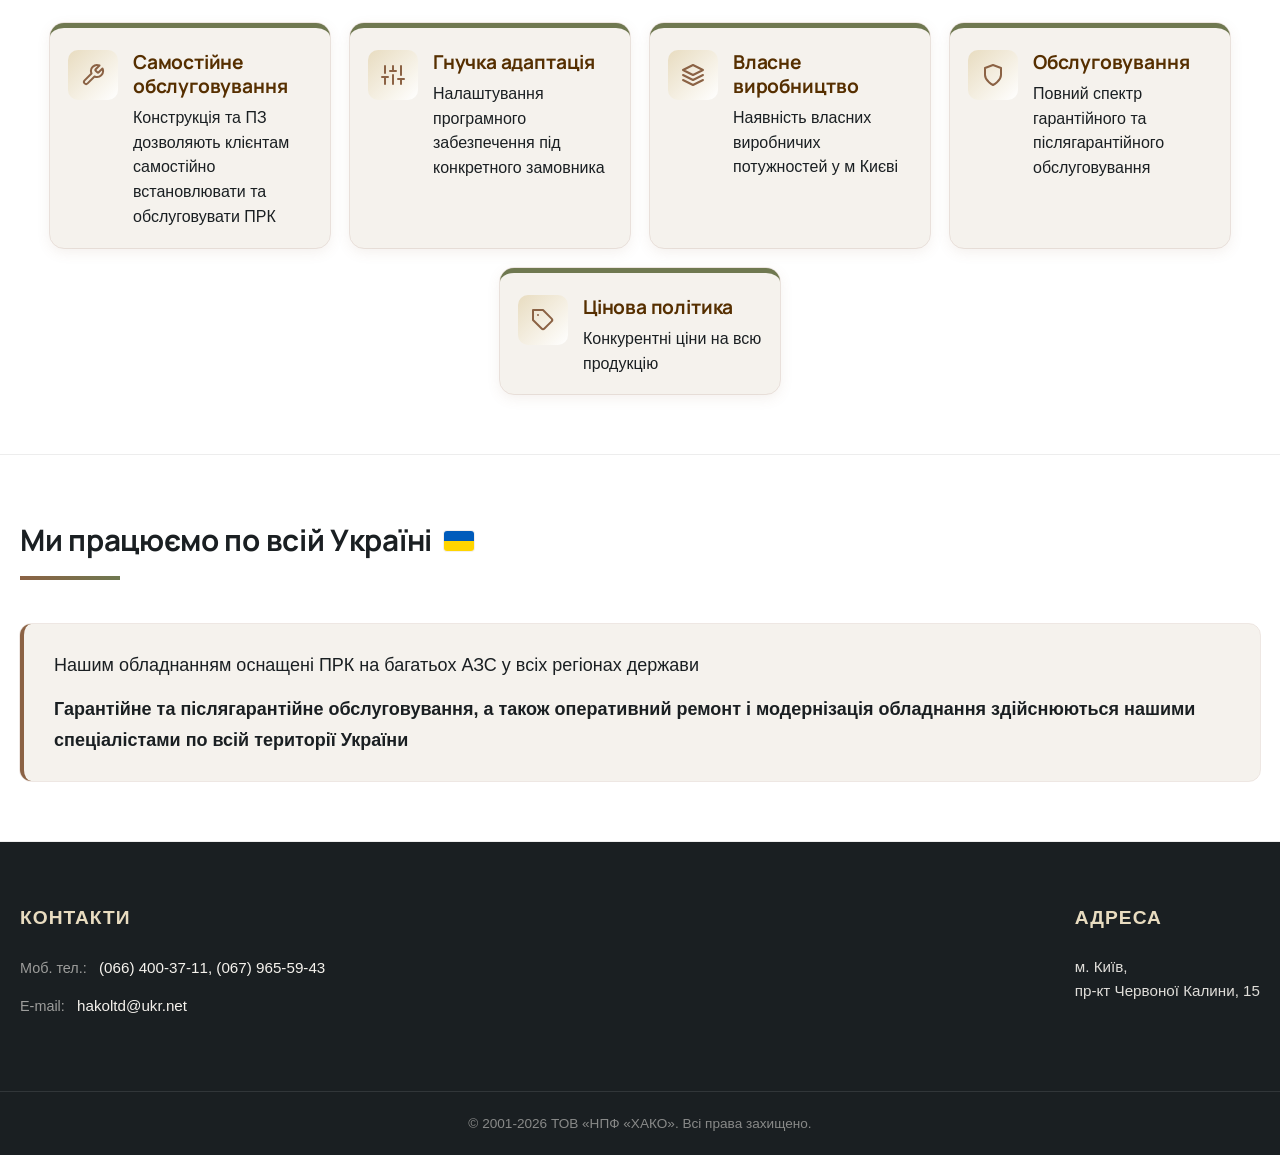
==== commit cf968cb9: "cards restyling & increase site max-width" ====
--- a/index.html
+++ b/index.html
@@ -126,7 +126,7 @@
       <section class="hero" id="about">
          <div class="container">
             <h1>ТОВ «НПФ «ХАКО»</h1>
-            <p class="paragraph">Працюємо на ринку електронного обладнання з 2001 року.</p>
+            <p class="paragraph">Працюємо на ринку електронного обладнання з 2001 року</p>
 
             <div class="grid">
                <div class="card">
@@ -134,8 +134,8 @@
                   <ul class="feature-list">
                      <li>Виготовлення електронного обладнання для виробництва та модернізації паливороздавальних
                         колонок
-                        (ПРК).</li>
-                     <li>Розробка програмного забезпечення для контролерів ПРК власного виробництва.</li>
+                        (ПРК)</li>
+                     <li>Розробка програмного забезпечення для контролерів ПРК власного виробництва</li>
                   </ul>
                </div>
                <div class="card">
@@ -143,12 +143,12 @@
                   <ul class="feature-list">
                      <li>
                         Ми маємо власну виробничу базу в м. Києві, що дозволяє задовольняти попит і забезпечувати
-                        гарантійне обслуговування.
+                        гарантійне обслуговування
                      </li>
                      <li>
                         Наші пристрої сертифіковані на вибухозахист, мають дозвіл «Держнаглядохоронпраці» та занесені
                         до
-                        Державного реєстру засобів вимірювальної техніки України.
+                        Державного реєстру засобів вимірювальної техніки України
                      </li>
                   </ul>
                </div>
@@ -160,29 +160,29 @@
       <section class="products" id="catalog">
          <div class="container">
             <h2>Номенклатура виробів</h2>
-            <p>Ми виготовляємо обладнання, що дозволяє оснастити ПРК будь-якого типу повною системою управління.
-               Пристрої сумісні з усіма існуючими в Україні спеціалізованими контрольно-касовими системами.
+            <p>Ми виготовляємо обладнання, що дозволяє оснастити ПРК будь-якого типу повною системою управління
+               Пристрої сумісні з усіма існуючими в Україні спеціалізованими контрольно-касовими системами
             </p>
             <div class="grid">
                <div class="card">
                   <h3>Датчики та Контролери</h3>
                   <ul class="feature-list">
-                     <li>Імпульсні датчики витрати палива.</li>
-                     <li>Контролери управління ПРК (від 1 до 5 паливних кранів).</li>
+                     <li>Імпульсні датчики витрати палива</li>
+                     <li>Контролери управління ПРК (від 1 до 5 паливних кранів)</li>
                   </ul>
                </div>
                <div class="card">
                   <h3>Індикація та Адаптери</h3>
                   <ul class="feature-list">
-                     <li>Пристрої індикації (трирядкові та однорядкові дисплеї) для ПРК.</li>
-                     <li>Адаптери для підключення дисплеїв інших виробників ПРК.</li>
+                     <li>Пристрої індикації (трирядкові та однорядкові дисплеї) для ПРК</li>
+                     <li>Адаптери для підключення дисплеїв інших виробників ПРК</li>
                   </ul>
                </div>
                <div class="card">
                   <h3>Керування</h3>
                   <ul class="feature-list">
-                     <li>Засоби керування двигунами (електронний пускач) ПРК.</li>
-                     <li>Системи управління (пульти) для управління ПРК.</li>
+                     <li>Засоби керування двигунами (електронний пускач) ПРК</li>
+                     <li>Системи управління (пульти) для управління ПРК</li>
                   </ul>
                </div>
             </div>
@@ -217,9 +217,9 @@
                         </svg>
                      </div>
                      <div class="adv-content">
-                        <h4>Самостійне обслуговування</h4>
+                        <h3>Самостійне обслуговування</h3>
                         <p>Конструкція та ПЗ дозволяють клієнтам самостійно встановлювати та обслуговувати
-                           ПРК.</p>
+                           ПРК</p>
                      </div>
                   </div>
                </div>
@@ -240,8 +240,8 @@
                         </svg>
                      </div>
                      <div class="adv-content">
-                        <h4>Гнучка адаптація</h4>
-                        <p>Налаштування програмного забезпечення під конкретного замовника.</p>
+                        <h3>Гнучка адаптація</h3>
+                        <p>Налаштування програмного забезпечення під конкретного замовника</p>
                      </div>
                   </div>
                </div>
@@ -256,8 +256,8 @@
                         </svg>
                      </div>
                      <div class="adv-content">
-                        <h4>Власне виробництво</h4>
-                        <p>Наявність власних виробничих потужностей у м. Києві.</p>
+                        <h3>Власне виробництво</h3>
+                        <p>Наявність власних виробничих потужностей у м Києві</p>
                      </div>
                   </div>
                </div>
@@ -270,8 +270,8 @@
                         </svg>
                      </div>
                      <div class="adv-content">
-                        <h4>Обслуговування</h4>
-                        <p>Повний спектр гарантійного та післягарантійного обслуговування.</p>
+                        <h3>Обслуговування</h3>
+                        <p>Повний спектр гарантійного та післягарантійного обслуговування</p>
                      </div>
                   </div>
                </div>
@@ -286,8 +286,8 @@
                         </svg>
                      </div>
                      <div class="adv-content">
-                        <h4>Цінова політика</h4>
-                        <p>Конкурентні ціни на всю продукцію.</p>
+                        <h3>Цінова політика</h3>
+                        <p>Конкурентні ціни на всю продукцію</p>
                      </div>
                   </div>
                </div>
@@ -317,9 +317,9 @@
 
                </div>
                <div class="split-content">
-                  <p>Нашим обладнанням оснащені ПРК на багатьох АЗС у всіх регіонах держави.</p>
+                  <p>Нашим обладнанням оснащені ПРК на багатьох АЗС у всіх регіонах держави</p>
                   <p><strong>Гарантійне та післягарантійне обслуговування, а також оперативний ремонт і модернізація
-                        обладнання здійснюються нашими спеціалістами по всій території України.</strong>
+                        обладнання здійснюються нашими спеціалістами по всій території України</strong>
                   </p>
                </div>
             </div>
--- a/css/style.css
+++ b/css/style.css
@@ -27,7 +27,7 @@
 }
 
 .container {
-   max-width: 1300px;
+   max-width: 1380px;
    margin: 0 auto;
    padding: 60px 20px;
 }
@@ -90,7 +90,7 @@
    outline: 1px solid var(--color-card-outline);
    border-top: 5px solid var(--color-primary);
    padding: 30px;
-   corner-shape: square square bevel bevel;
+   corner-shape: bevel square bevel square;
    border-radius: 1.2rem;
    box-shadow: 0 6px 18px var(--color-card-box-shadow);
    transition: transform 0.3s ease, box-shadow 0.3s ease;
--- a/css/sections/advantages.css
+++ b/css/sections/advantages.css
@@ -25,7 +25,9 @@
 
 .adv-item-container {
    padding: 22px 18px 18px 18px;
-   border: 1px solid var(--color-card-outline);
+   outline: 1px solid var(--color-card-outline);
+   corner-shape: bevel square bevel square;
+   border-top: 5px solid var(--color-primary);
    border-radius: 14px;
    background-color: var(--color-card-bg);
    box-shadow: 0 4px 14px var(--color-card-box-shadow);
@@ -35,6 +37,7 @@
 .adv-item-container:hover {
    transform: translateY(-8px);
    box-shadow: 0 16px 26px var(--color-card-hover-shadow);
+   border-top-color: var(--color-secondary);
 }
 
 .adv-icon {
@@ -70,19 +73,18 @@
    flex-direction: column;
 }
 
-.adv-content h4 {
+.adv-content h3 {
    margin: 0 0 8px 0;
    font-family: var(--font-heading, sans-serif);
-   font-size: 15px;
-   color: var(--color-text);
-   font-weight: 700;
+   font-size: 1.2rem;
+   color: var(--color-text-h3);
    line-height: 1.25;
 }
 
 .adv-content p {
    margin: 0;
-   font-size: 13px;
+   font-size: 1rem;
    color: var(--color-text);
-   opacity: 0.72;
    line-height: 1.55;
+
 }
--- a/css/sections/geography.css
+++ b/css/sections/geography.css
@@ -27,7 +27,7 @@
    border-radius: 0 14px 14px 0;
    padding: 26px 30px;
 
-   corner-shape: square bevel bevel square;
+   corner-shape: square bevel square bevel;
    border-radius: 0.7rem;
    outline: 1px solid var(--color-card-outline);
 }
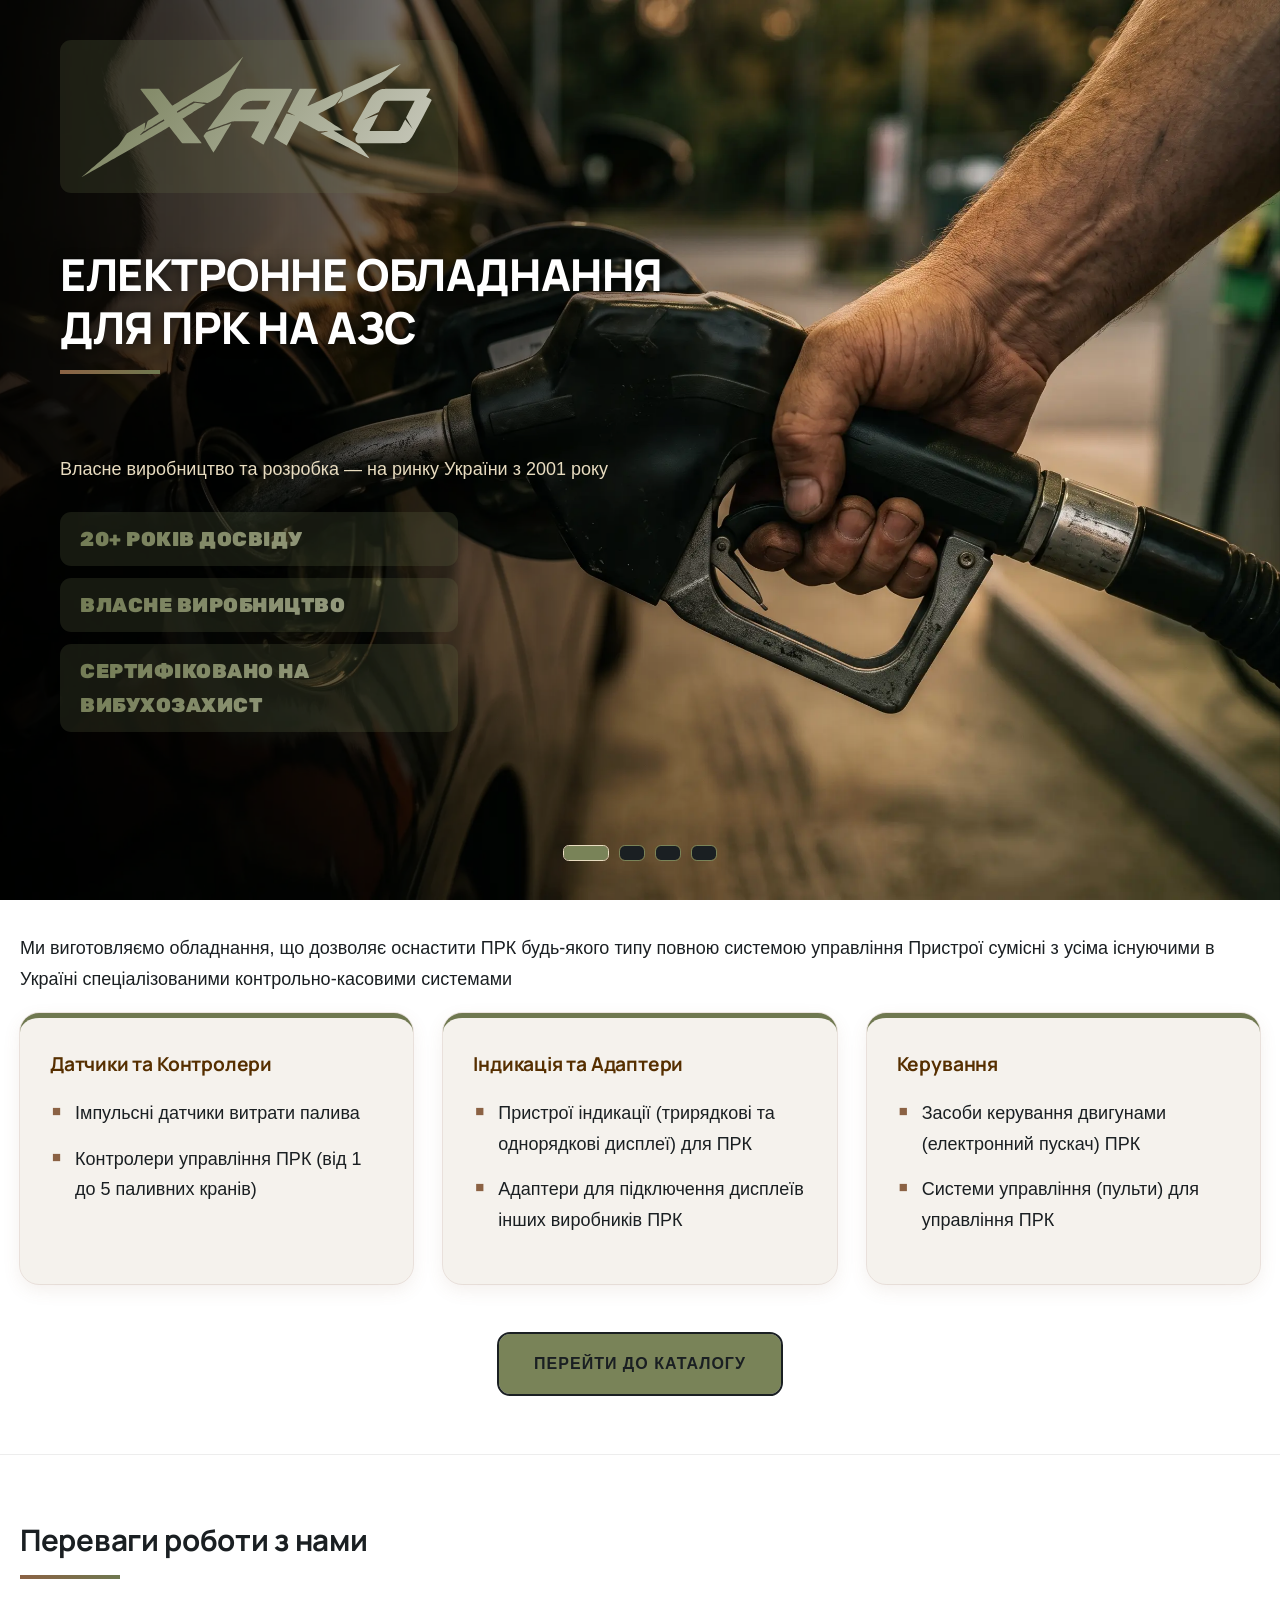
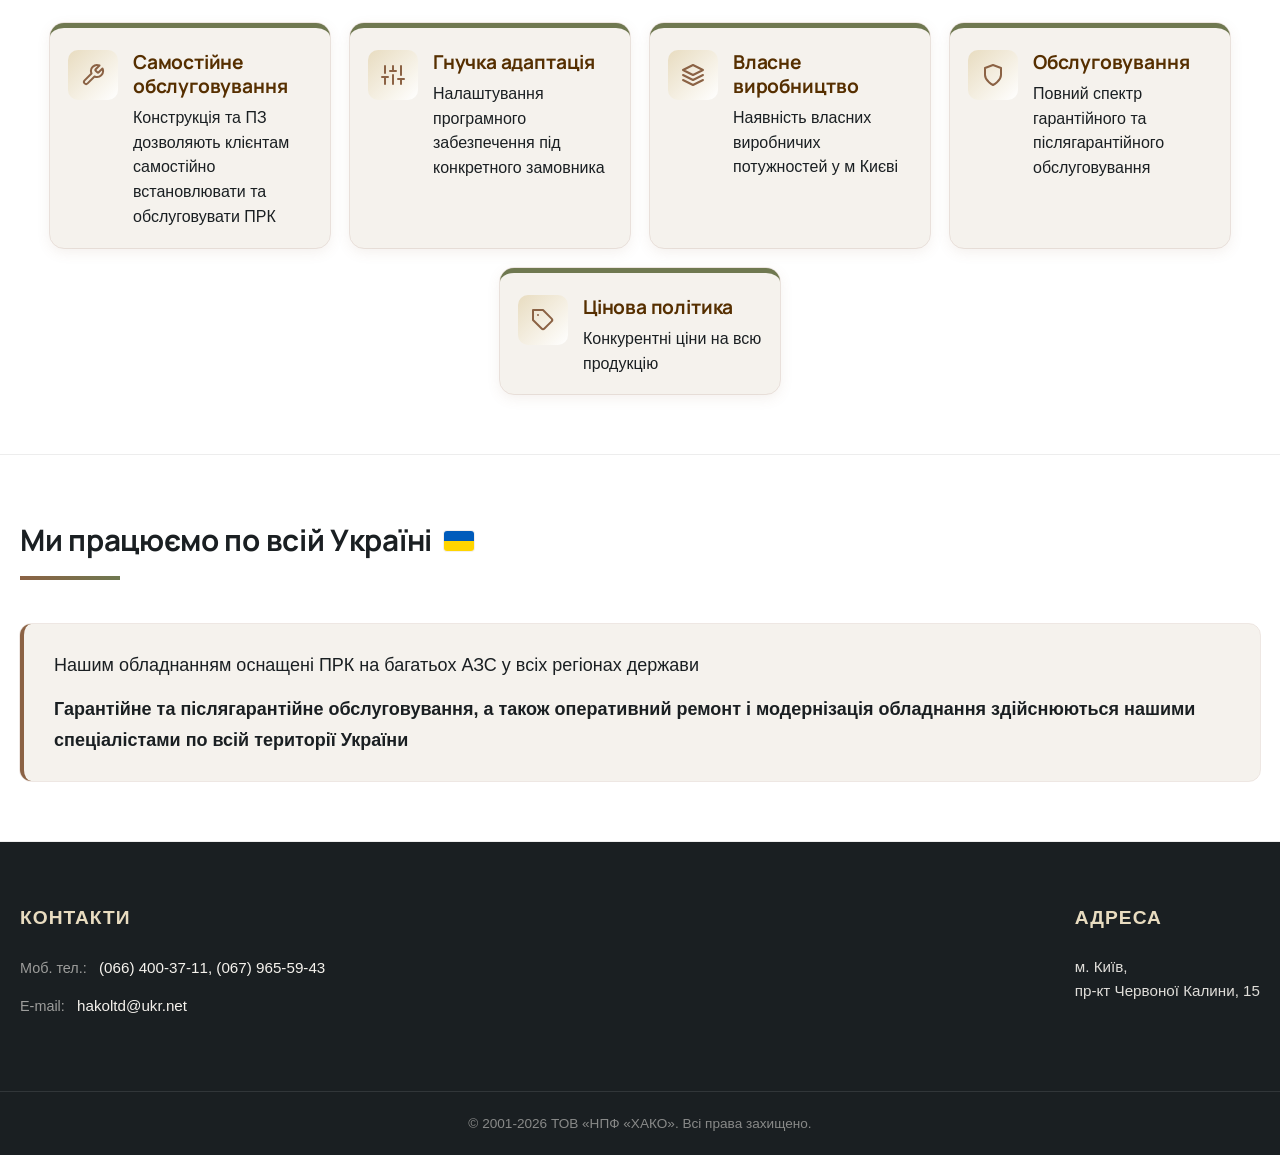
==== commit 32694138: "fonts changes" ====
--- a/index.html
+++ b/index.html
@@ -23,7 +23,7 @@
 
    <link rel="preconnect" href="https://fonts.googleapis.com">
    <link rel="preconnect" href="https://fonts.gstatic.com" crossorigin>
-   <link href="https://fonts.googleapis.com/css2?family=Rubik+Glitch&family=Manrope:wght@500;700;800&display=swap"
+   <link href="https://fonts.googleapis.com/css2?family=Rubik:ital,wght@0,300..900;1,300..900&family=Manrope:wght@500;700;800&display=swap"
       rel="stylesheet">
    <title>XAKO</title>
 </head>
--- a/css/banner/intro.css
+++ b/css/banner/intro.css
@@ -94,8 +94,8 @@
    display: inline-flex;
    align-items: center;
    font-size: 20px;
-   font-weight: 400;
-   font-family: "Rubik Glitch", system-ui;
+   font-weight: 900;
+   font-family: "Rubik", sans-serif;
    text-transform: uppercase;
    letter-spacing: .5px;
    color: #000;
--- a/css/header.css
+++ b/css/header.css
@@ -35,9 +35,9 @@
    margin: 0;
    color: #000;
    font-size: 15px;
-   font-weight: 400;
+   font-weight: 900;
    letter-spacing: 1px;
-   font-family: "Rubik Glitch", system-ui;
+   font-family: "Rubik", sans-serif;
 
    z-index: 1;
    display: flex;
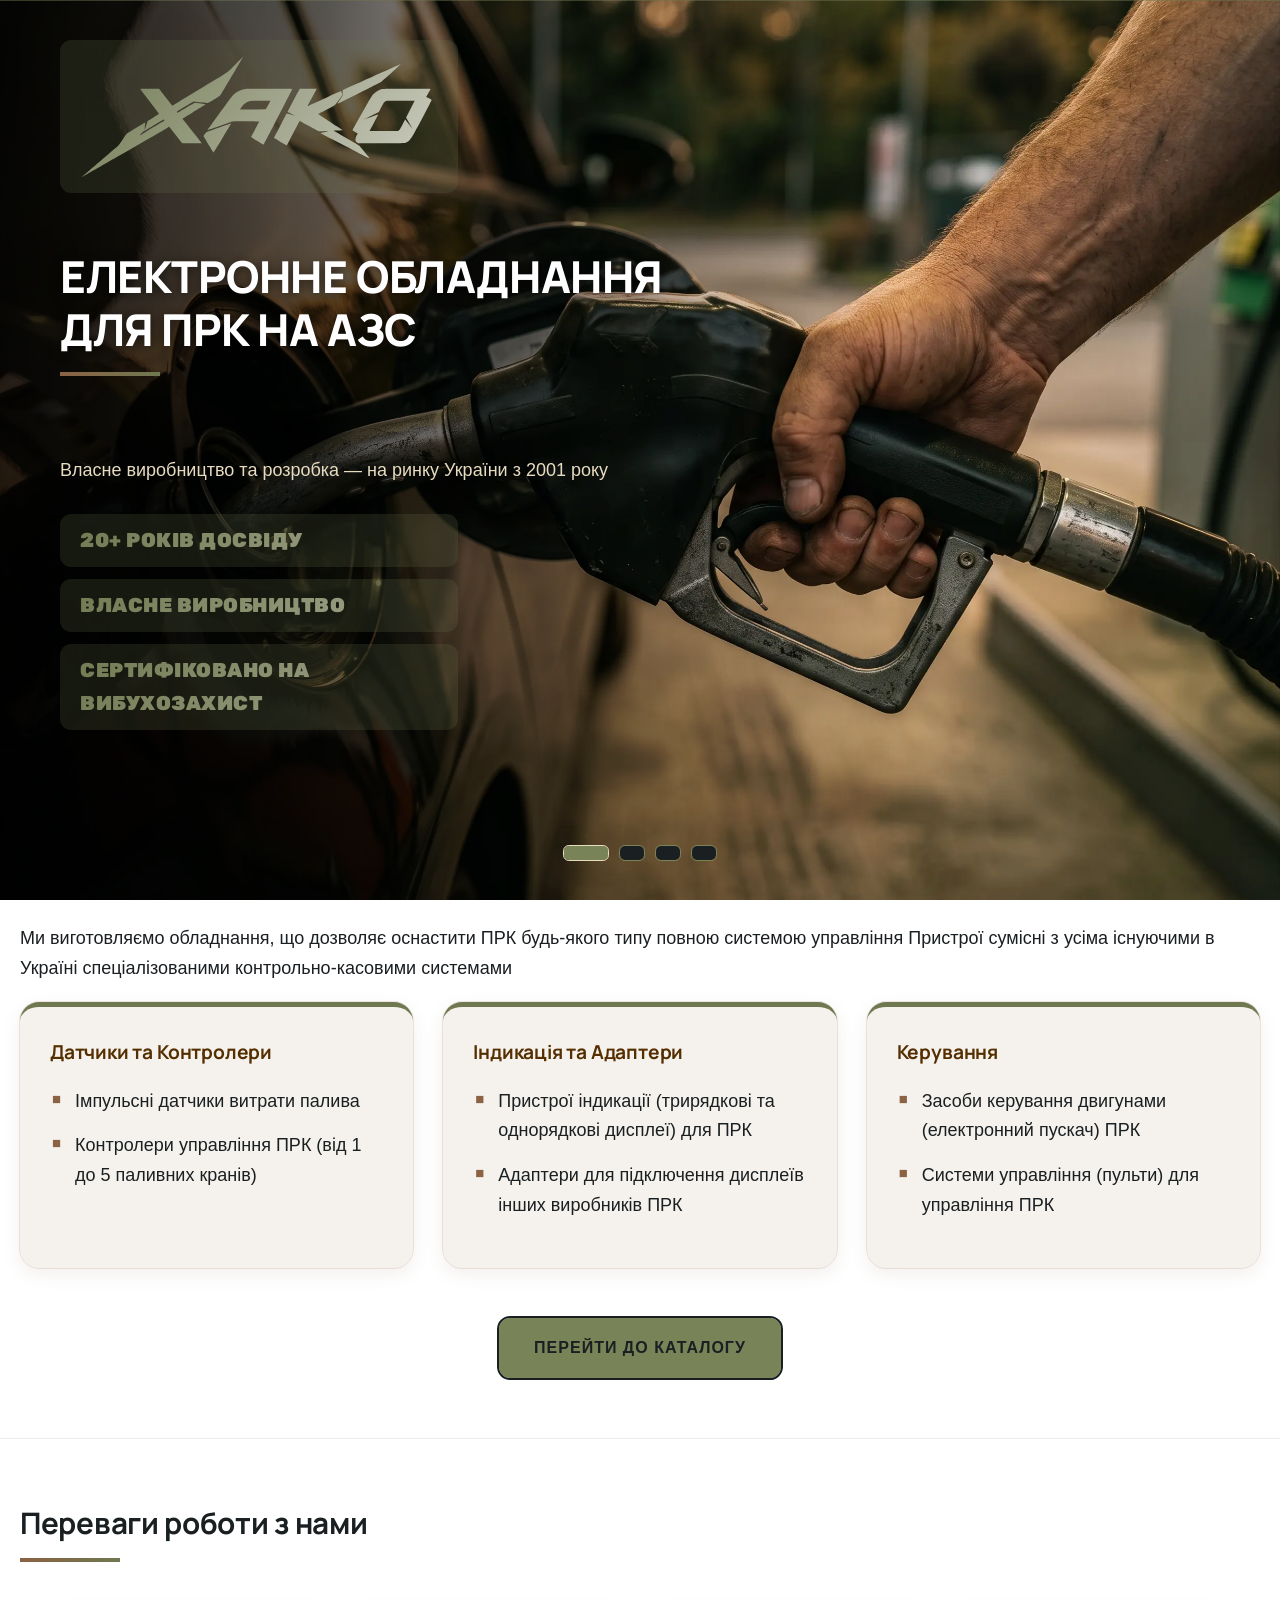
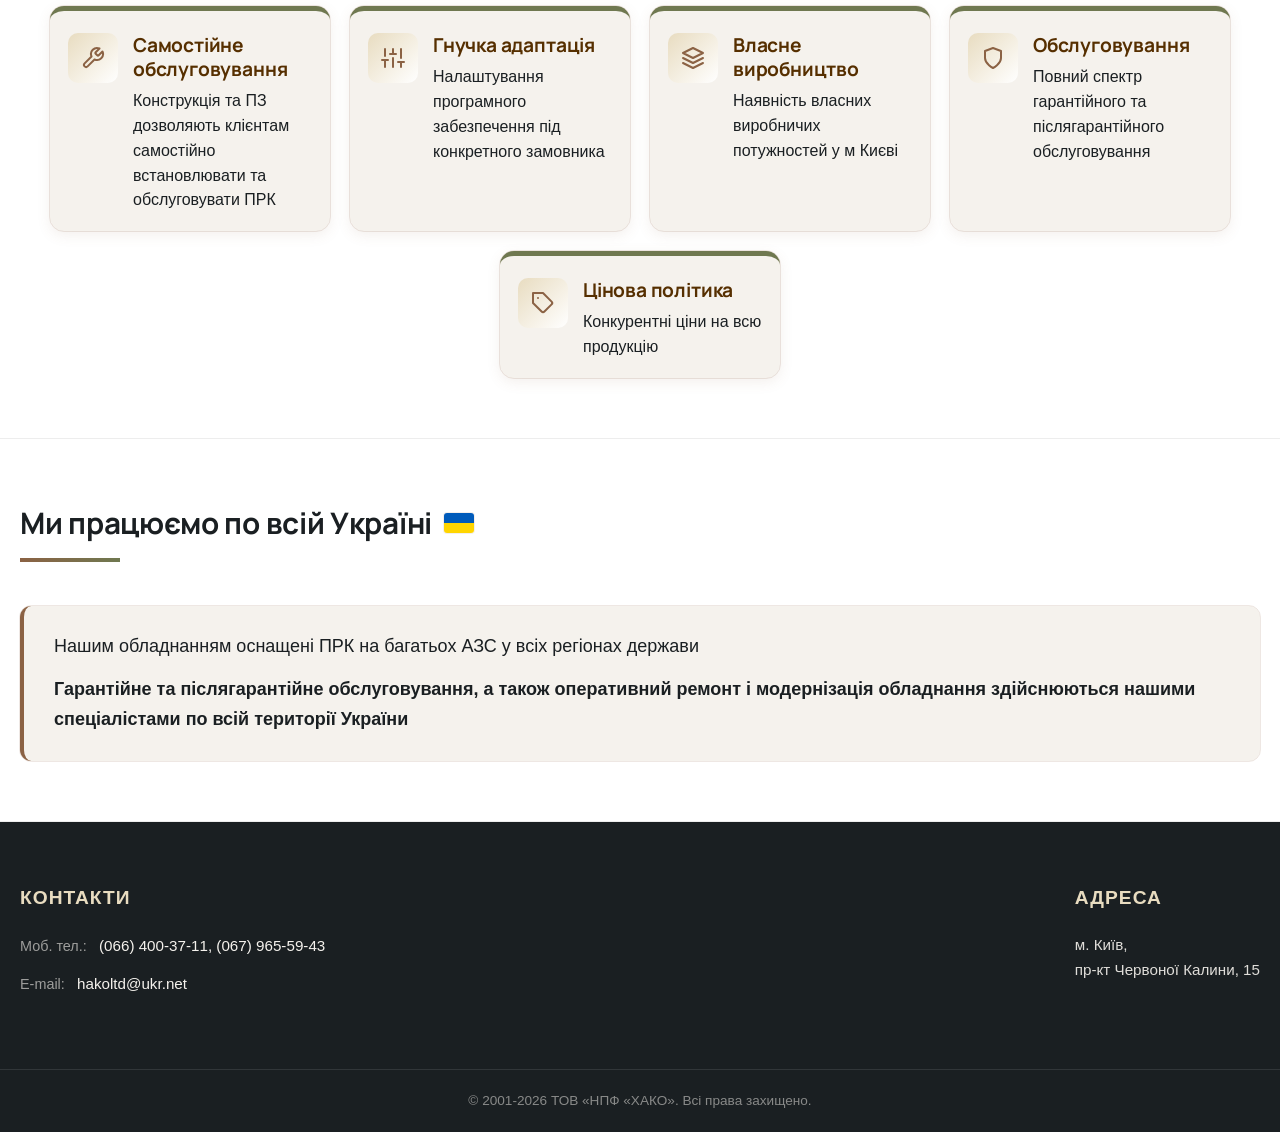
==== commit f17fdfb4: "create mock pages" ====
--- a/index.html
+++ b/index.html
@@ -8,22 +8,14 @@
    <script src="js/banner.js" defer></script>
    <script src="js/banner_reopen.js" defer></script>
 
-   <link rel="stylesheet" href="css/colors.css">
+   <link rel="stylesheet" href="css/style.css">
 
    <link rel="stylesheet" href="css/banner/intro.css">
-
-
-   <link rel="stylesheet" href="css/style.css">
-   <link rel="stylesheet" href="css/reset.css">
-   <link rel="stylesheet" href="css/header.css">
-   <link rel="stylesheet" href="css/sections/products.css">
-   <link rel="stylesheet" href="css/sections/advantages.css">
-   <link rel="stylesheet" href="css/sections/geography.css">
-   <link rel="stylesheet" href="css/footer.css">
 
    <link rel="preconnect" href="https://fonts.googleapis.com">
    <link rel="preconnect" href="https://fonts.gstatic.com" crossorigin>
-   <link href="https://fonts.googleapis.com/css2?family=Rubik:ital,wght@0,300..900;1,300..900&family=Manrope:wght@500;700;800&display=swap"
+   <link
+      href="https://fonts.googleapis.com/css2?family=Rubik:ital,wght@0,300..900;1,300..900&family=Manrope:wght@500;700;800&display=swap"
       rel="stylesheet">
    <title>XAKO</title>
 </head>
@@ -106,13 +98,16 @@
                <nav class="header__menu">
                   <ul class="menu__list">
                      <li class="menu__item">
-                        <a href="#" class="menu__link">Каталог</a>
+                        <a href="index.html" class="menu__link">Головна</a>
                      </li>
                      <li class="menu__item">
-                        <a href="#" class="menu__link">Інструкції</a>
+                        <a href="catalog.html" class="menu__link">Каталог</a>
                      </li>
                      <li class="menu__item">
-                        <a href="#" class="menu__link">Контакти</a>
+                        <a href="instuctions.html" class="menu__link">Інструкції</a>
+                     </li>
+                     <li class="menu__item">
+                        <a href="contacts.html" class="menu__link">Контакти</a>
                      </li>
                   </ul>
                </nav>
--- a/css/style.css
+++ b/css/style.css
@@ -1,3 +1,14 @@
+@import url("reset.css");
+@import url("colors.css");
+
+@import url("header.css");
+@import url("footer.css");
+
+@import url("banner/intro.css");
+@import url("sections/products.css");
+@import url("sections/advantages.css");
+@import url("sections/geography.css");
+
 :root {
    --font-heading: "Manrope", sans-serif;
    --font-body: "Roboto", sans-serif;
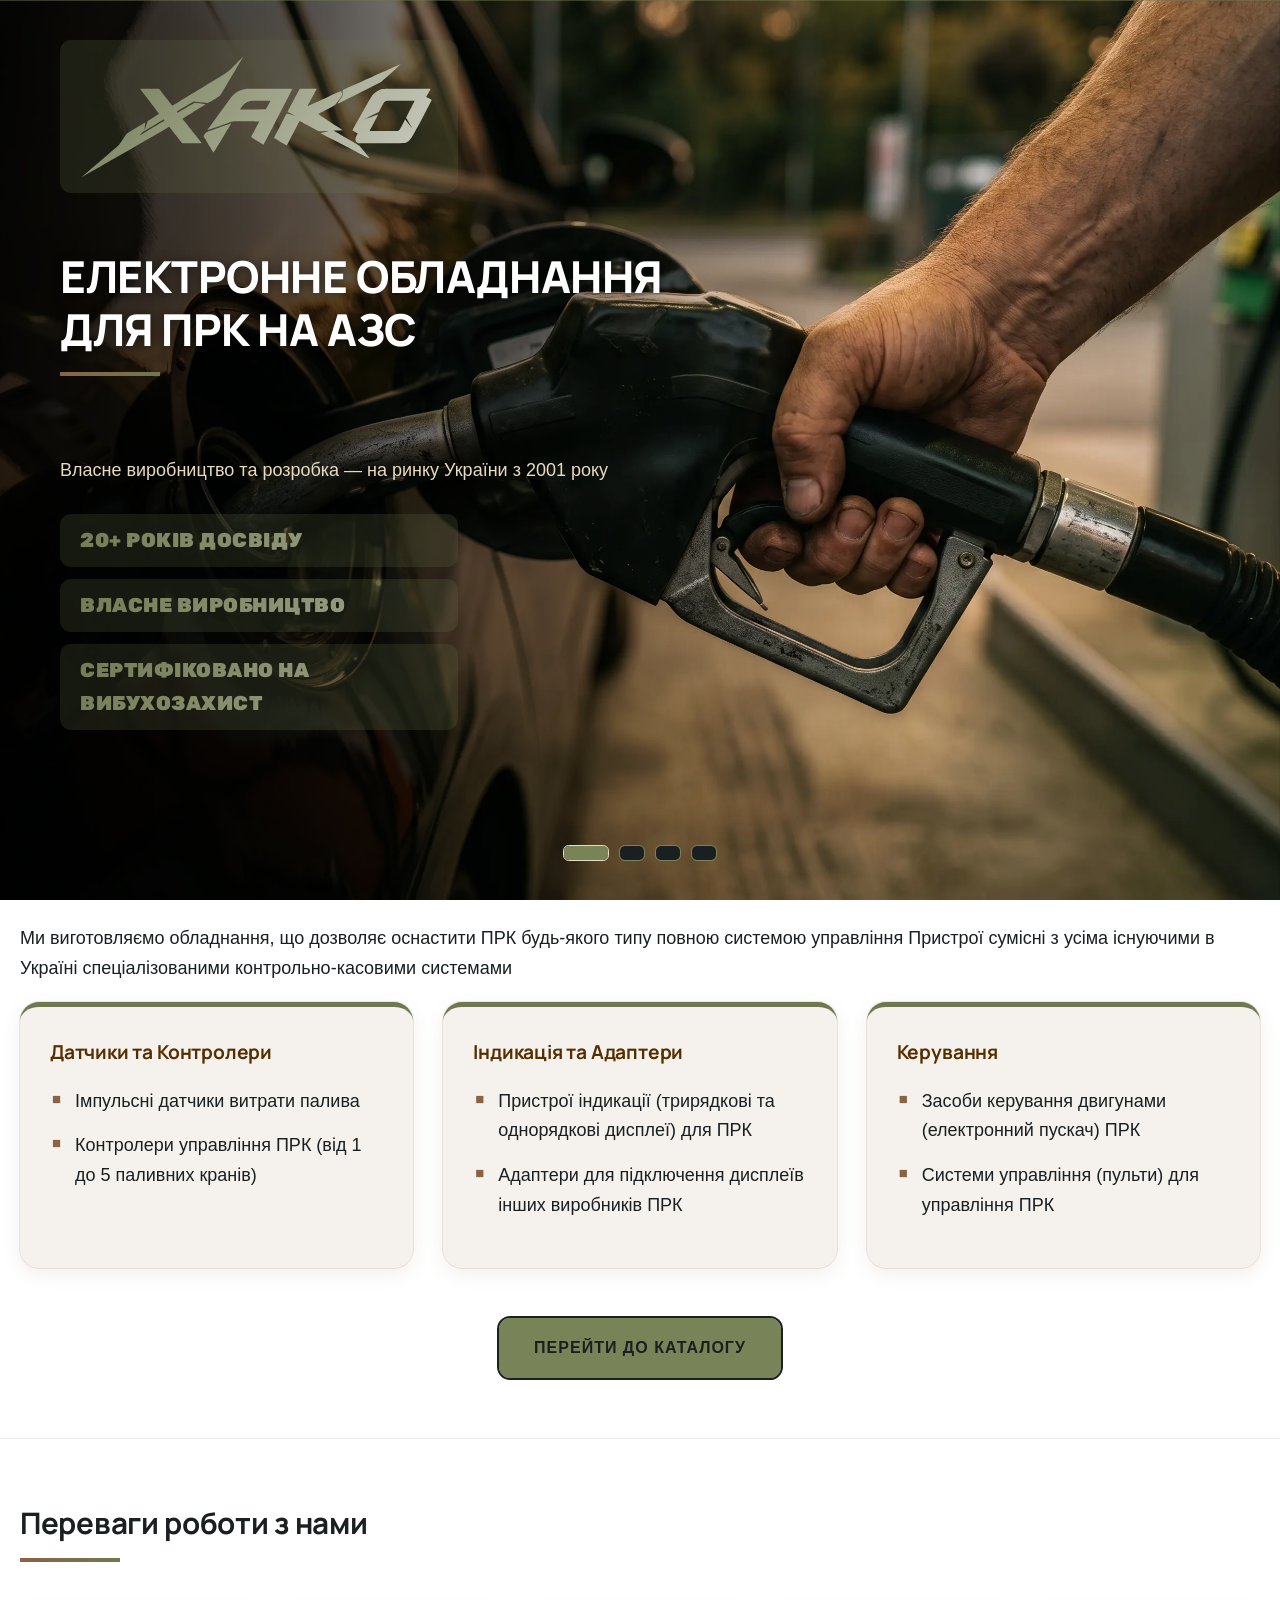
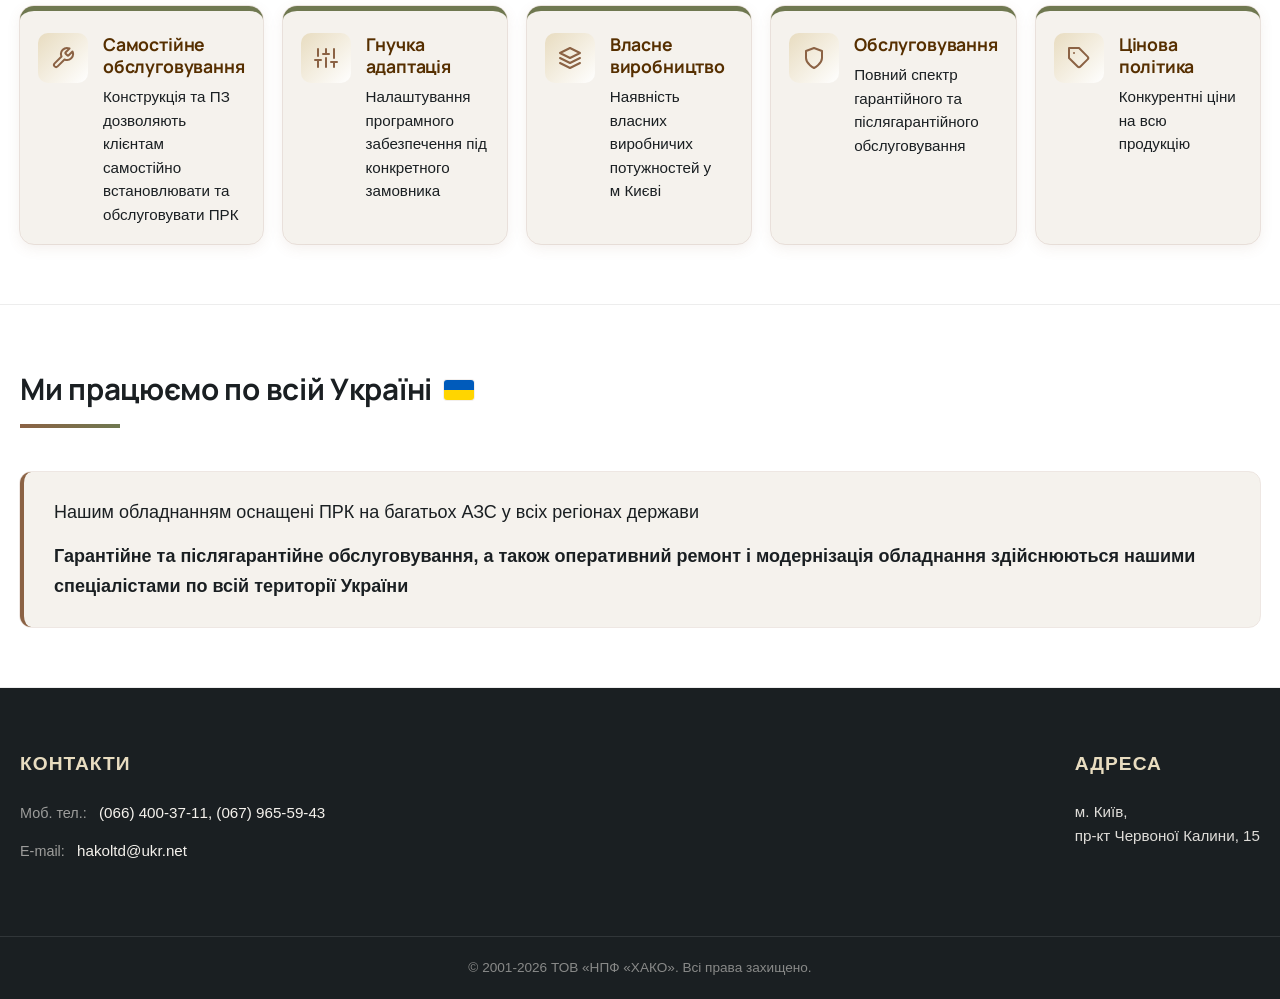
==== commit 7709d845: "adv section: bigger text size on cards + adding correct btn link" ====
--- a/index.html
+++ b/index.html
@@ -9,6 +9,7 @@
    <script src="js/banner_reopen.js" defer></script>
 
    <link rel="stylesheet" href="css/style.css">
+   <link rel="stylesheet" href="css/sections/index_sections.css">
 
    <link rel="stylesheet" href="css/banner/intro.css">
 
@@ -183,7 +184,7 @@
             </div>
 
             <div class="button">
-               <a href="#catalog" class="btn-catalog">
+               <a href="catalog.html" class="btn-catalog">
                   <span class="btn-text">Перейти до каталогу</span>
                   <span class="btn-arrow">
                      <svg xmlns="http://www.w3.org/2000/svg" viewBox="0 0 24 24" width="40" height="40" fill="none"
--- a/css/style.css
+++ b/css/style.css
@@ -4,10 +4,6 @@
 @import url("header.css");
 @import url("footer.css");
 
-@import url("banner/intro.css");
-@import url("sections/products.css");
-@import url("sections/advantages.css");
-@import url("sections/geography.css");
 
 :root {
    --font-heading: "Manrope", sans-serif;
--- a/css/sections/index_sections.css
+++ b/css/sections/index_sections.css
@@ -0,0 +1,202 @@
+/* ========== PRODUCTS SECTION =============================================================================== */
+
+.products p {
+   margin-top: 0;
+}
+
+.products .button {
+   display: flex;
+   justify-content: center;
+}
+
+.btn-catalog {
+   position: relative;
+   display: inline-flex;
+   align-items: center;
+   justify-content: center;
+   padding: 30px 35px;
+   margin-top: 50px;
+   color: var(--color-btn-text);
+   font-weight: 700;
+   font-size: 16px;
+   text-transform: uppercase;
+   text-decoration: none;
+   max-height: 50px;
+   letter-spacing: 1px;
+
+   transition: transform 0.2s ease;
+   transition: color 0.3s ease;
+   transition: background 0.3s ease;
+
+   corner-shape: bevel square bevel square;
+   border-radius: 0.7rem;
+   outline: 2px solid var(--color-btn-outline);
+   background-color: var(--color-btn-bg);
+}
+
+
+.btn-catalog:hover {
+   color: var(--color-btn-text-hover);
+   background-color: var(--color-btn-bg-hover);
+   transition: background 0.3s ease;
+}
+
+
+.btn-arrow {
+   display: inline-block;
+   max-width: 0;
+   opacity: 0;
+   transform: translateX(-15px);
+   transition: all 0.3s ease;
+   white-space: nowrap;
+   margin-left: 0;
+   font-size: 18px;
+}
+
+.btn-catalog:hover .btn-arrow {
+   max-width: 20px;
+   opacity: 1;
+   transform: translateX(0);
+   margin-left: 10px;
+   fill: var(--color-btn-text-hover);
+}
+
+
+
+/* ========== ADVANTAGES SECTION =============================================================================== */
+
+
+.advantages-panel {
+   display: grid;
+   /* Адаптивна сітка, яка розподіляє елементи. minmax(220px) гарантує, що блоки не будуть занадто вузькими */
+   grid-template-columns: repeat(auto-fit, minmax(220px, 1fr));
+   gap: 25px;
+}
+
+.advantages-container {
+   display: flex;
+   flex-wrap: wrap;
+   justify-content: center;
+   gap: 20px;
+}
+
+.adv-item-container {
+   flex: 1 1 220px;
+   max-width: 280px;
+}
+
+.adv-item {
+   display: flex;
+   align-items: start;
+   gap: 15px;
+}
+
+.adv-item-container {
+   padding: 22px 18px 18px 18px;
+   outline: 1px solid var(--color-card-outline);
+   corner-shape: bevel square bevel square;
+   border-top: 5px solid var(--color-primary);
+   border-radius: 14px;
+   background-color: var(--color-card-bg);
+   box-shadow: 0 4px 14px var(--color-card-box-shadow);
+   transition: transform 0.25s ease, box-shadow 0.25s ease;
+}
+
+.adv-item-container:hover {
+   transform: translateY(-8px);
+   box-shadow: 0 16px 26px var(--color-card-hover-shadow);
+   border-top-color: var(--color-secondary);
+}
+
+.adv-icon {
+   flex-shrink: 0;
+   width: 50px;
+   height: 50px;
+   background: linear-gradient(135deg, var(--ivory-beige), var(--white));
+   border-radius: 10px;
+   display: flex;
+   align-items: center;
+   justify-content: center;
+   color: var(--color-secondary);
+   transition: transform 0.25s ease, color 0.25s ease;
+}
+
+.adv-item-container:hover .adv-icon {
+   transform: rotate(-6deg) scale(1.06);
+   color: var(--color-primary);
+}
+
+.adv-icon svg {
+   width: 24px;
+   height: 24px;
+   fill: none;
+   stroke: currentColor;
+   stroke-width: 2;
+   stroke-linecap: round;
+   stroke-linejoin: round;
+}
+
+.adv-content {
+   display: flex;
+   flex-direction: column;
+}
+
+.adv-content h3 {
+   margin: 0 0 8px 0;
+   font-family: var(--font-heading, sans-serif);
+   font-size: 1.1rem;
+   color: var(--color-text-h3);
+   line-height: 1.25;
+}
+
+.adv-content p {
+   margin: 0;
+   font-size: 0.95rem;
+   color: var(--color-text);
+   line-height: 1.55;
+
+}
+
+/* ========== GEOGRAPHY SECTION =============================================================================== */
+
+.geography h2 {
+   display: flex;
+   align-items: center;
+   gap: 12px;
+}
+
+.ukraine {
+   display: inline-flex;
+   align-items: center;
+}
+
+.ukraine svg {
+   border-radius: 3px;
+   box-shadow: 0 0 0 1px var(--color-card-box-shadow);
+}
+
+.split-layout {
+   display: flex;
+   flex-wrap: wrap;
+   align-items: center;
+}
+
+.split-content {
+   flex: 1 1 480px;
+   background-color: var(--color-card-bg);
+   border-left: 4px solid var(--color-secondary);
+   border-radius: 0 14px 14px 0;
+   padding: 26px 30px;
+
+   corner-shape: square bevel square bevel;
+   border-radius: 0.7rem;
+   outline: 1px solid var(--color-card-outline);
+}
+
+.split-content p {
+   margin: 0 0 14px 0;
+}
+
+.split-content p:last-child {
+   margin-bottom: 0;
+}
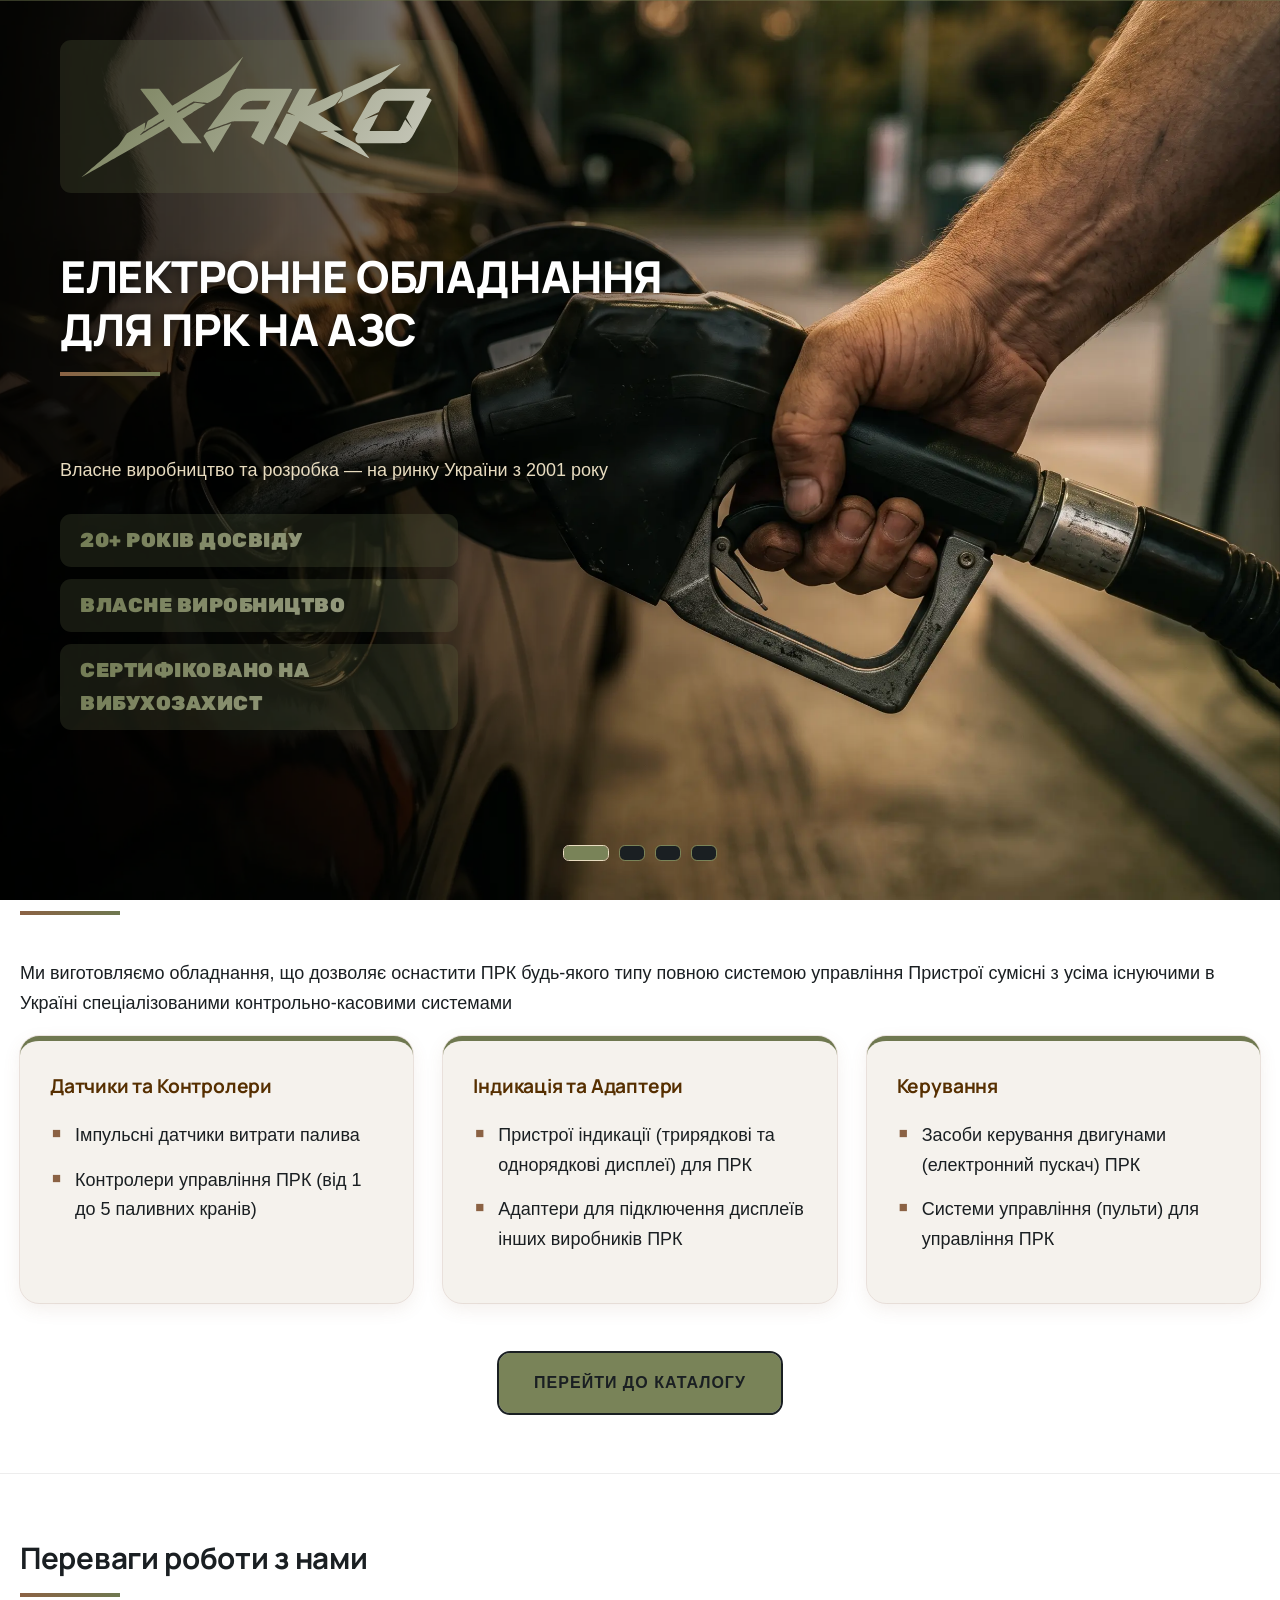
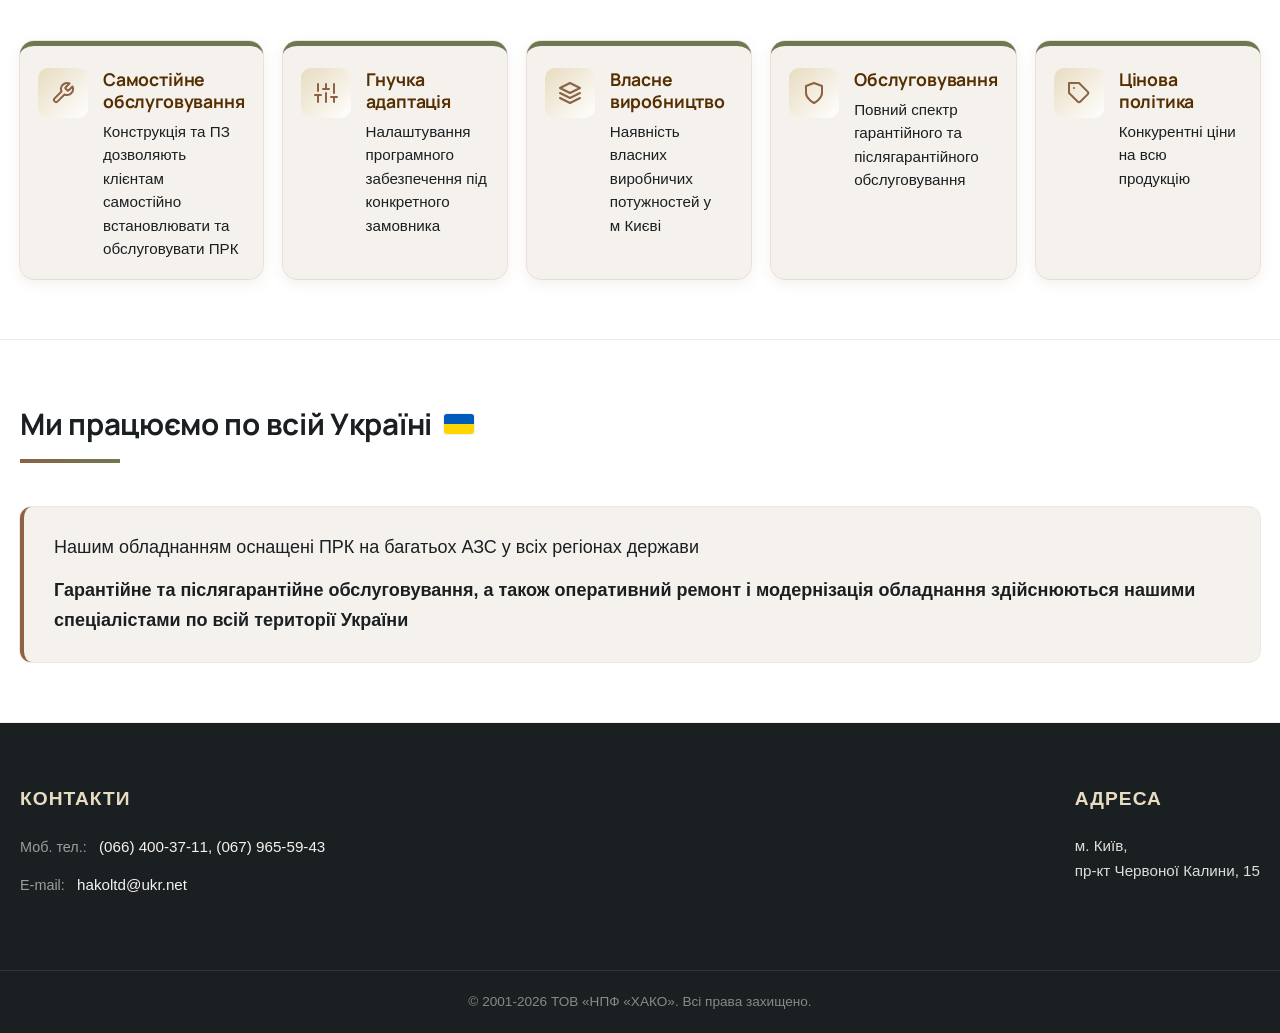
==== commit 045bd4c8: "try1: to do topbar" ====
--- a/index.html
+++ b/index.html
@@ -7,6 +7,7 @@
 
    <script src="js/banner.js" defer></script>
    <script src="js/banner_reopen.js" defer></script>
+   <script src="js/topbar.js" defer></script>
 
    <link rel="stylesheet" href="css/style.css">
    <link rel="stylesheet" href="css/sections/index_sections.css">
@@ -22,6 +23,23 @@
 </head>
 
 <body>
+
+   <div class="header-topbar-container">
+      <div class="container">
+         <div class="header-topbar">
+            <div class="header-topbar__contacts">
+               <span class="label">Моб. тел.:</span>
+               <a href="tel:+380664003711">(066) 400-37-11</a>
+               <a href="tel:+380679655943">(067) 965-59-43</a>
+            </div>
+            <div class="header-topbar__mail">
+               <span class="label">E-mail:</span>
+               <a href="mailto:hakoltd@ukr.net">hakoltd@ukr.net</a>
+            </div>
+         </div>
+      </div>
+   </div>
+
    <div class="intro-overlay" id="introOverlay">
       <div class="intro-overlay__slide is-active">
          <div class="intro-overlay__slide-bg zoom-1"
@@ -47,13 +65,12 @@
       <div class="intro-overlay__dim"></div>
 
       <div class="intro-overlay__content">
-         <!-- бе -->
-         <!-- Логотип: отдельно, левый верхний угол, с тёмной подложкой для контраста -->
+
          <div class="intro-overlay__logo-wrap">
             <div class="intro-overlay__logo" role="img" aria-label="ХАКО"></div>
          </div>
 
-         <!-- Текстовый блок: прижат к низу-слева -->
+
          <div class="intro-overlay__inner">
             <h2 class="intro-overlay__title">Електронне обладнання<br>для ПРК на АЗС</h2>
             <p class="intro-overlay__subtitle">
@@ -83,10 +100,12 @@
    </div>
 
 
+
+
    <div class="wrapper">
+      
       <header class="header header--intro">
          <div class="container">
-
             <div class="header__body" id="siteHeader">
                <div class="logo-container">
                   <a href="" class="header_link">
@@ -112,9 +131,7 @@
                      </li>
                   </ul>
                </nav>
-
-            </div>
-
+            </div>
          </div>
       </header>
 
